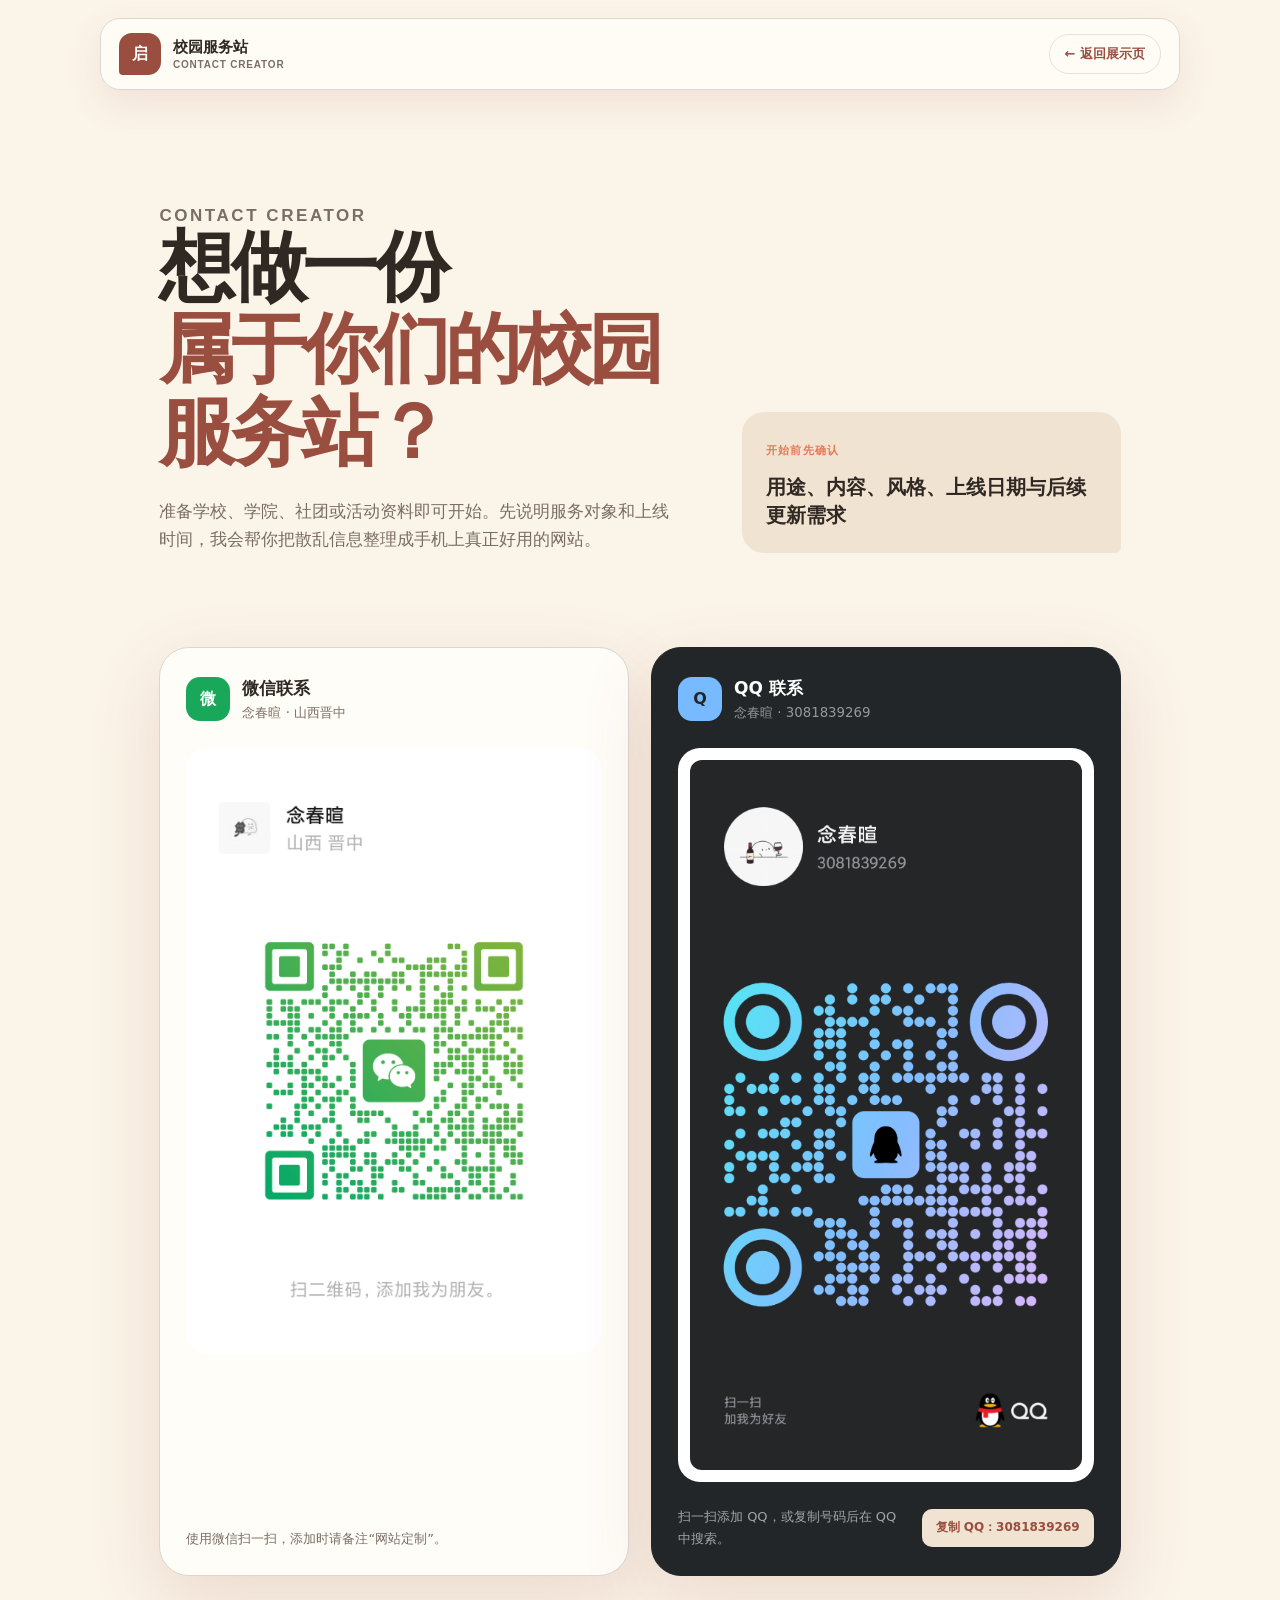
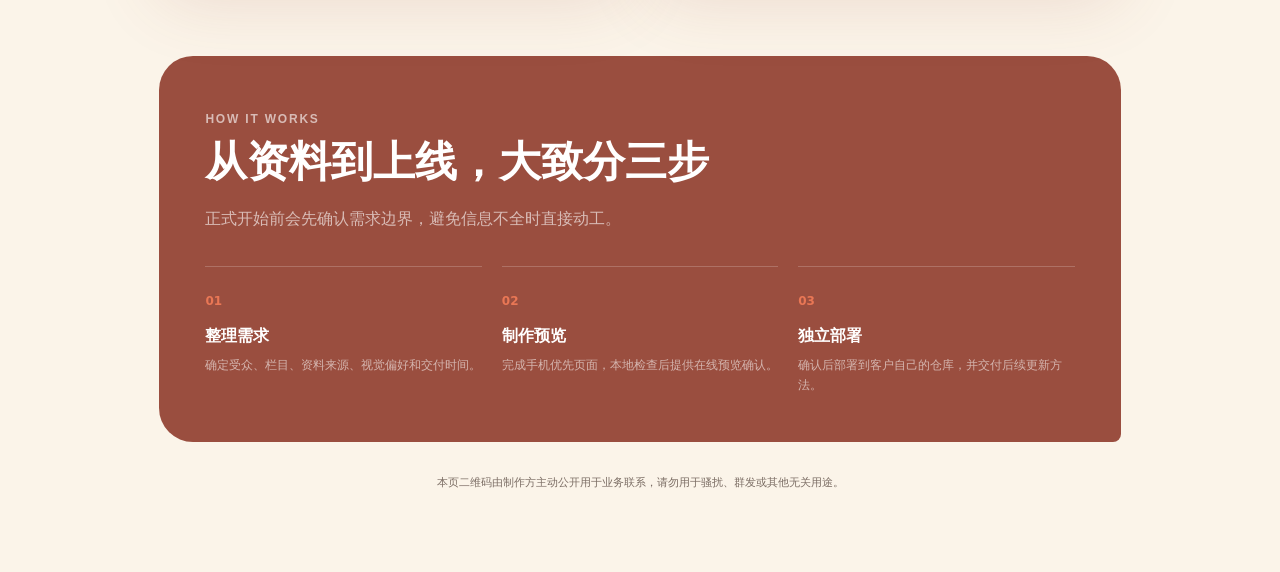
==== contact.html @ 2d69f581 "修复联系入口直达二维码区域" ====
<!doctype html>
<html lang="zh-CN">
  <head>
    <meta charset="utf-8" />
    <meta name="viewport" content="width=device-width, initial-scale=1, viewport-fit=cover" />
    <meta name="theme-color" content="#9a4e3f" />
    <meta name="robots" content="noindex, nofollow" />
    <meta name="description" content="校园服务网站制作方微信与 QQ 联系方式。" />
    <title>联系制作方｜校园服务站</title>
    <link rel="icon" href="favicon.svg" type="image/svg+xml" />
    <link rel="stylesheet" href="styles.css" />
    <script src="content.js" defer></script>
    <script src="contact.js" defer></script>
  </head>
  <body class="contact-page">
    <header class="contact-header">
      <a class="brand" href="index.html" aria-label="返回校园服务站首页">
        <span class="brand-mark">启</span>
        <span class="brand-copy">
          <strong>校园服务站</strong>
          <small>Contact Creator</small>
        </span>
      </a>
      <a class="back-link" href="index.html">← 返回展示页</a>
    </header>

    <main class="contact-main">
      <section class="contact-hero">
        <div>
          <p class="edition">CONTACT CREATOR</p>
          <h1>想做一份<em>属于你们的校园服务站？</em></h1>
          <p>准备学校、学院、社团或活动资料即可开始。先说明服务对象和上线时间，我会帮你把散乱信息整理成手机上真正好用的网站。</p>
        </div>
        <aside class="contact-promise">
          <span>开始前先确认</span>
          <strong>用途、内容、风格、上线日期与后续更新需求</strong>
        </aside>
      </section>

      <section class="contact-methods" id="methods" aria-label="联系方式">
        <article class="contact-method" id="wechat">
          <div class="contact-method-head">
            <div class="contact-platform">
              <span>微</span>
              <div><strong>微信联系</strong><small>念春暄 · 山西晋中</small></div>
            </div>
          </div>
          <div class="contact-qr">
            <img src="assets/wechat-qr.png" width="928" height="1380" loading="lazy" alt="念春暄的微信二维码，扫码添加好友" />
          </div>
          <div class="contact-method-foot">
            <p>使用微信扫一扫，添加时请备注“网站定制”。</p>
          </div>
        </article>

        <article class="contact-method dark" id="qq">
          <div class="contact-method-head">
            <div class="contact-platform">
              <span>Q</span>
              <div><strong>QQ 联系</strong><small>念春暄 · 3081839269</small></div>
            </div>
          </div>
          <div class="contact-qr">
            <img src="assets/qq-qr.png" width="1061" height="1925" loading="lazy" alt="念春暄的 QQ 二维码，QQ 号 3081839269" />
          </div>
          <div class="contact-method-foot">
            <p>扫一扫添加 QQ，或复制号码后在 QQ 中搜索。</p>
            <button class="copy-contact" type="button" data-copy-qq>复制 QQ：3081839269</button>
          </div>
        </article>
      </section>

      <section class="contact-process">
        <p class="edition">HOW IT WORKS</p>
        <h2>从资料到上线，大致分三步</h2>
        <p>正式开始前会先确认需求边界，避免信息不全时直接动工。</p>
        <div class="contact-steps">
          <div class="contact-step"><b>01</b><strong>整理需求</strong><p>确定受众、栏目、资料来源、视觉偏好和交付时间。</p></div>
          <div class="contact-step"><b>02</b><strong>制作预览</strong><p>完成手机优先页面，本地检查后提供在线预览确认。</p></div>
          <div class="contact-step"><b>03</b><strong>独立部署</strong><p>确认后部署到客户自己的仓库，并交付后续更新方法。</p></div>
        </div>
      </section>
      <p class="contact-privacy">本页二维码由制作方主动公开用于业务联系，请勿用于骚扰、群发或其他无关用途。</p>
    </main>

    <div class="toast" role="status" aria-live="polite" data-contact-toast></div>
  </body>
</html>
---- styles.css ----
:root {
  --ink: #17201f;
  --brand: #123c3a;
  --accent: #f26b4f;
  --paper: #f4f0e7;
  --white: #fffdf8;
  --muted: #6e7774;
  --soft: #f1e3d2;
  --line: color-mix(in srgb, var(--ink) 13%, transparent);
  --shadow: 0 24px 70px color-mix(in srgb, var(--brand) 16%, transparent);
  --radius-lg: 32px;
  --radius-md: 22px;
  --content: 1180px;
}

* { box-sizing: border-box; }
html { max-width: 100%; scroll-behavior: smooth; scroll-padding-top: 92px; overflow-x: clip; }
body {
  margin: 0;
  color: var(--ink);
  background: var(--paper);
  font-family: system-ui, -apple-system, "Segoe UI", "PingFang SC", "Microsoft YaHei", sans-serif;
  line-height: 1.65;
  max-width: 100%;
  overflow-x: clip;
  transition: color .28s ease, background-color .28s ease;
}
button, a { font: inherit; }
a { color: inherit; text-decoration: none; }
button { color: inherit; }
img { max-width: 100%; }
.skip-link { position: fixed; left: 12px; top: -60px; z-index: 100; padding: 10px 14px; background: white; }
.skip-link:focus { top: 12px; }

.site-header {
  width: min(calc(100% - 40px), var(--content));
  height: 76px;
  margin: 18px auto 0;
  padding: 0 18px;
  display: flex;
  align-items: center;
  justify-content: space-between;
  position: sticky;
  top: 12px;
  z-index: 30;
  background: color-mix(in srgb, var(--white) 90%, transparent);
  border: 1px solid rgba(255, 255, 255, 0.8);
  border-radius: 20px;
  box-shadow: 0 14px 36px rgba(30, 47, 45, 0.09);
  backdrop-filter: blur(18px);
}
.brand, .footer-brand { display: flex; align-items: center; gap: 12px; min-width: 0; }
.brand-mark {
  width: 42px;
  height: 42px;
  display: grid;
  place-items: center;
  flex: 0 0 auto;
  color: white;
  background: var(--brand);
  border-radius: 13px 13px 13px 4px;
  font-weight: 900;
}
.brand-copy { display: grid; line-height: 1.2; }
.brand-copy strong { font-size: 15px; }
.brand-copy small, .footer-brand small { margin-top: 4px; color: var(--muted); font: 700 10px/1 Arial, sans-serif; letter-spacing: .08em; text-transform: uppercase; }
.desktop-nav { display: flex; align-items: center; gap: 28px; font-size: 14px; font-weight: 700; }
.desktop-nav a { transition: color .2s ease; }
.desktop-nav a:hover { color: var(--accent); }
.ghost-button, .text-button { cursor: pointer; border: 0; background: transparent; }
.ghost-button { padding: 9px 18px; border: 1px solid var(--line); border-radius: 999px; font-size: 13px; font-weight: 700; }

main { width: min(calc(100% - 40px), var(--content)); margin: 0 auto; }
.hero {
  min-height: 650px;
  padding: 92px 5.5% 78px;
  display: grid;
  grid-template-columns: minmax(0, 1.35fr) minmax(290px, .65fr);
  gap: clamp(46px, 8vw, 110px);
  align-items: center;
  position: relative;
}
.hero::before, .hero::after { content: ""; position: absolute; pointer-events: none; }
.hero::before {
  width: 480px; height: 480px; right: -180px; top: -170px; border: 1px solid rgba(18, 60, 58, .13); border-radius: 50%;
  box-shadow: 0 0 0 58px rgba(18, 60, 58, .025), 0 0 0 120px rgba(18, 60, 58, .025);
}
.hero::after { display: none; }
.theme-picker { position: absolute; left: 0; top: 142px; z-index: 3; display: grid; justify-items: center; gap: 14px; }
.theme-picker > span { color: var(--muted); font-size: 9px; font-weight: 800; letter-spacing: .16em; writing-mode: vertical-rl; }
.theme-picker [data-theme-picker] { display: grid; gap: 13px; }
.theme-dot { width: 15px; height: 15px; padding: 0; cursor: pointer; position: relative; border: 2px solid var(--paper); border-radius: 50%; background: linear-gradient(135deg, var(--dot-brand) 0 50%, var(--dot-accent) 50%); box-shadow: 0 0 0 1px color-mix(in srgb, var(--ink) 10%, transparent); transition: transform .2s ease, box-shadow .2s ease; }
.theme-dot:hover { transform: scale(1.22); }
.theme-dot.active { transform: scale(1.12); box-shadow: 0 0 0 3px var(--paper), 0 0 0 5px var(--dot-brand); }
.theme-dot:focus-visible { outline: 3px solid color-mix(in srgb, var(--accent) 34%, transparent); outline-offset: 5px; }
.edition, .section-heading > p, .checklist-intro > p, .official-copy > p {
  margin: 0 0 18px;
  color: var(--accent);
  font: 800 12px/1.2 Arial, "Microsoft YaHei", sans-serif;
  letter-spacing: .15em;
}
.hero h1 { margin: 0; max-width: 760px; font-size: clamp(42px, 6.2vw, 80px); line-height: 1.08; letter-spacing: -.055em; }
.hero h1 span, .hero h1 em { display: block; }
.hero h1 em { color: var(--brand); font-style: normal; }
.hero-intro { max-width: 650px; margin: 28px 0 0; color: #59635f; font-size: clamp(16px, 1.7vw, 19px); }
.hero-actions { margin-top: 34px; display: flex; align-items: center; gap: 22px; flex-wrap: wrap; }
.primary-button {
  min-height: 50px;
  padding: 0 24px;
  display: inline-flex;
  align-items: center;
  justify-content: center;
  color: white;
  background: var(--brand);
  border-radius: 14px;
  font-weight: 700;
  box-shadow: 0 12px 25px rgba(18, 60, 58, .18);
  transition: transform .2s ease, box-shadow .2s ease;
}
.primary-button:hover { transform: translateY(-2px); box-shadow: 0 16px 30px rgba(18, 60, 58, .24); }
.text-button { padding: 8px 0; border-bottom: 1px solid currentColor; font-weight: 700; }
.hero-meta { margin-top: 56px; display: flex; gap: clamp(30px, 5vw, 72px); }
.hero-meta div { display: grid; gap: 3px; }
.hero-meta span { color: var(--muted); font-size: 12px; }
.hero-meta strong { font-size: 14px; }

.launch-card {
  min-height: 420px;
  padding: 24px;
  position: relative;
  display: flex;
  flex-direction: column;
  align-items: center;
  text-align: center;
  color: white;
  background: var(--brand);
  border-radius: var(--radius-lg) var(--radius-lg) var(--radius-lg) 8px;
  box-shadow: var(--shadow);
  overflow: hidden;
}
.launch-card::after { content: ""; position: absolute; width: 210px; height: 210px; right: -90px; bottom: -110px; border: 34px solid rgba(255, 255, 255, .06); border-radius: 50%; }
.launch-card-top { width: 100%; display: flex; align-items: center; gap: 8px; text-align: left; font-size: 12px; }
.launch-card-top small { margin-left: auto; color: rgba(255, 255, 255, .6); }
.status-dot { width: 8px; height: 8px; background: #b9dc91; border-radius: 50%; box-shadow: 0 0 0 5px rgba(185, 220, 145, .12); }
.progress-orbit {
  width: 184px; height: 184px; margin: 42px 0 28px; padding: 8px; display: grid; place-items: center;
  border-radius: 50%; background: conic-gradient(var(--accent) var(--progress), rgba(255,255,255,.12) 0);
  transform: rotate(-90deg);
}
.progress-orbit > div { width: 100%; height: 100%; display: grid; place-content: center; border-radius: 50%; background: var(--brand); transform: rotate(90deg); }
.progress-orbit strong { font: 700 44px/1 Arial, sans-serif; }
.progress-orbit span { margin-top: 7px; color: rgba(255,255,255,.6); font-size: 12px; }
.launch-card > p { max-width: 310px; margin: 0; color: rgba(255,255,255,.72); font-size: 13px; }
.launch-card > a { margin-top: auto; position: relative; z-index: 1; font-size: 13px; font-weight: 700; }
.launch-card > a span { margin-left: 8px; color: var(--accent); }

.notice-wrap { min-height: 92px; margin-bottom: 96px; padding: 20px 24px; display: grid; grid-template-columns: auto 1fr auto; gap: 18px; align-items: center; background: color-mix(in srgb, var(--accent) 10%, var(--white)); border: 1px solid color-mix(in srgb, var(--accent) 34%, transparent); border-radius: var(--radius-md); }
.notice-icon { width: 38px; height: 38px; display: grid; place-items: center; color: var(--brand); border: 1px solid color-mix(in srgb, var(--accent) 65%, transparent); border-radius: 50%; font-weight: 900; }
.notice-wrap strong { color: var(--brand); font-size: 14px; }
.notice-wrap p { margin: 2px 0 0; color: var(--muted); font-size: 13px; }
.notice-wrap a { color: var(--brand); font-size: 13px; font-weight: 800; white-space: nowrap; }

.section { padding: 104px 5.5%; }
.section-heading { max-width: 650px; margin-bottom: 48px; }
.section-heading h2, .checklist-intro h2, .official-copy h2, .contact-strip h2 { margin: 0; font-size: clamp(30px, 4vw, 48px); line-height: 1.22; letter-spacing: -.045em; }
.section-heading > span, .checklist-intro > span, .official-copy > span { display: block; margin-top: 14px; color: var(--muted); }
.quick-section { padding-top: 40px; }
.quick-grid { display: grid; grid-template-columns: repeat(4, 1fr); gap: 14px; }
.quick-card { min-height: 168px; padding: 22px; display: flex; flex-direction: column; position: relative; background: rgba(255,253,248,.68); border: 1px solid rgba(255,255,255,.85); border-radius: var(--radius-md); transition: transform .2s ease, background .2s ease; }
.quick-card:hover { transform: translateY(-4px); background: var(--white); }
.quick-icon { width: 42px; height: 42px; display: grid; place-items: center; color: var(--brand); background: var(--soft); border-radius: 12px; font-weight: 900; }
.quick-card div { margin-top: auto; display: grid; }
.quick-card strong { font-size: 16px; }
.quick-card small { margin-top: 3px; color: var(--muted); }
.quick-card i { position: absolute; right: 20px; top: 22px; font-style: normal; }

.capability-ribbon { margin: -54px 5.5% 92px; padding: 24px 30px; display: grid; grid-template-columns: repeat(4, 1fr); gap: 18px; background: var(--white); border: 1px solid color-mix(in srgb, var(--white) 85%, var(--ink)); border-radius: var(--radius-md); box-shadow: var(--shadow); }
.capability-ribbon div { display: grid; justify-items: center; gap: 3px; text-align: center; }
.capability-ribbon div + div { border-left: 1px solid var(--line); }
.capability-ribbon strong { color: var(--brand); font-size: 30px; line-height: 1.1; }
.capability-ribbon span { color: var(--muted); font-size: 12px; }

.roadmap-section { margin: 40px 0; color: white; background: var(--brand); border-radius: 40px 40px 40px 10px; overflow: hidden; }
.section-heading.light > p { color: #bbdf9e; }
.section-heading.light > span { color: rgba(255,255,255,.58); }
.roadmap { margin: 0; padding: 0; display: grid; grid-template-columns: repeat(4, 1fr); list-style: none; }
.roadmap li { padding-right: 28px; }
.roadmap-index { display: flex; align-items: center; margin-bottom: 34px; }
.roadmap-index span { width: 48px; height: 48px; display: grid; place-items: center; flex: 0 0 auto; color: var(--brand); background: var(--white); border-radius: 50%; font: 700 13px/1 Arial, sans-serif; }
.roadmap-index i { width: calc(100% - 48px); height: 1px; background: rgba(255,255,255,.18); }
.roadmap-copy small { color: #bbdf9e; font-size: 11px; font-weight: 700; }
.roadmap-copy h3 { margin: 10px 0; font-size: 18px; }
.roadmap-copy p { margin: 0; color: rgba(255,255,255,.6); font-size: 13px; }

.task-app { display: grid; grid-template-columns: 190px 1fr; background: var(--white); border-radius: var(--radius-lg); box-shadow: var(--shadow); overflow: hidden; }
.task-tabs { padding: 24px 0; display: flex; flex-direction: column; background: color-mix(in srgb, var(--soft) 76%, var(--white)); }
.task-tabs button { min-height: 54px; padding: 0 24px; position: relative; cursor: pointer; border: 0; color: var(--muted); background: transparent; text-align: left; font-weight: 700; }
.task-tabs button::before { content: ""; width: 3px; height: 0; position: absolute; left: 0; top: 50%; background: var(--accent); transition: height .2s ease, top .2s ease; }
.task-tabs button.active { color: var(--ink); background: rgba(255,255,255,.6); }
.task-tabs button.active::before { height: 100%; top: 0; }
.task-panel { min-height: 500px; padding: 52px clamp(28px, 5vw, 70px); }
.task-heading > p { margin: 0; color: var(--accent); font: 700 11px/1 Arial, sans-serif; letter-spacing: .14em; }
.task-heading h3 { margin: 14px 0 10px; font-size: clamp(25px, 3vw, 36px); line-height: 1.25; }
.task-heading > span { color: var(--muted); }
.task-list { margin-top: 34px; display: grid; gap: 0; }
.task-item { padding: 18px 0; display: grid; grid-template-columns: 38px 1fr; gap: 18px; border-top: 1px solid var(--line); }
.task-item b { color: var(--accent); font: 700 12px/1.8 Arial, sans-serif; }
.task-item strong { font-size: 15px; }
.task-item p { margin: 4px 0 0; color: var(--muted); font-size: 13px; }
.task-tip { margin-top: 20px; padding: 14px 16px; display: grid; grid-template-columns: auto 1fr; gap: 12px; background: color-mix(in srgb, var(--soft) 66%, var(--white)); border-radius: 12px; }
.task-tip span { color: var(--brand); font-size: 12px; font-weight: 800; }
.task-tip p { margin: 0; color: #59635f; font-size: 12px; }

.week-section { padding-top: 72px; }
.week-grid { display: grid; grid-template-columns: repeat(4, 1fr); gap: 14px; }
.week-card { min-height: 270px; padding: 24px; display: flex; flex-direction: column; position: relative; background: var(--white); border: 1px solid color-mix(in srgb, var(--white) 82%, var(--ink)); border-radius: var(--radius-md); overflow: hidden; }
.week-card::after { content: ""; width: 100px; height: 100px; position: absolute; right: -42px; bottom: -54px; border: 18px solid color-mix(in srgb, var(--accent) 11%, transparent); border-radius: 50%; }
.week-card-top { display: flex; align-items: center; justify-content: space-between; color: var(--accent); font-size: 11px; font-weight: 800; letter-spacing: .1em; }
.week-card-top b { color: color-mix(in srgb, var(--ink) 18%, transparent); font-size: 28px; line-height: 1; }
.week-card h3 { margin: 38px 0 10px; font-size: 20px; }
.week-card p { margin: 0; color: var(--muted); font-size: 13px; }
.week-card small { width: max-content; margin-top: auto; padding: 5px 10px; position: relative; z-index: 1; color: var(--brand); background: var(--soft); border-radius: 99px; font-weight: 800; }

.checklist-section { display: grid; grid-template-columns: .72fr 1.28fr; gap: clamp(50px, 9vw, 120px); align-items: start; }
.checklist-intro { position: sticky; top: 115px; }
.mini-progress { height: 7px; margin-top: 36px; background: #dedbd2; border-radius: 99px; overflow: hidden; }
.mini-progress i { display: block; width: 0; height: 100%; background: var(--accent); border-radius: inherit; transition: width .25s ease; }
.checklist-intro > strong { display: block; margin-top: 12px; font-size: 13px; }
.reset-button { margin-top: 16px; padding: 8px 0; cursor: pointer; color: var(--muted); background: transparent; border: 0; border-bottom: 1px solid currentColor; font-size: 12px; font-weight: 700; }
.checklist-card { padding: 12px 30px; background: var(--white); border-radius: var(--radius-lg); box-shadow: var(--shadow); }
.checklist-card fieldset { margin: 0; padding: 20px 0 22px; border: 0; border-bottom: 1px solid var(--line); }
.checklist-card fieldset:last-child { border: 0; }
.checklist-card legend { padding: 0; color: var(--muted); font-size: 11px; font-weight: 800; letter-spacing: .12em; }
.checklist-card label { min-height: 52px; display: flex; align-items: center; gap: 13px; cursor: pointer; }
.checklist-card input { position: absolute; opacity: 0; pointer-events: none; }
.check-box { width: 24px; height: 24px; display: grid; place-items: center; flex: 0 0 auto; color: transparent; border: 1.5px solid #abb2ae; border-radius: 8px; font-size: 12px; transition: all .18s ease; }
.checklist-card input:checked + .check-box { color: white; background: var(--brand); border-color: var(--brand); }
.checklist-card input:focus-visible + .check-box { outline: 3px solid rgba(242,107,79,.3); }
.checklist-card input:checked ~ span:last-child { color: var(--muted); text-decoration: line-through; }

.safety-section { margin: 40px 0; color: white; background: var(--brand); border-radius: 40px 40px 10px 40px; overflow: hidden; }
.safety-grid { display: grid; grid-template-columns: repeat(3, 1fr); gap: 14px; }
.safety-card { min-height: 260px; padding: 25px; background: color-mix(in srgb, var(--white) 9%, transparent); border: 1px solid color-mix(in srgb, var(--white) 14%, transparent); border-radius: var(--radius-md); }
.safety-card > span { width: 45px; height: 45px; display: grid; place-items: center; color: var(--brand); background: var(--white); border-radius: 14px; font-weight: 900; }
.safety-card h3 { margin: 62px 0 10px; font-size: 20px; }
.safety-card p { margin: 0; color: color-mix(in srgb, white 68%, transparent); font-size: 13px; }

.faq-list { border-top: 1px solid var(--line); }
.faq-list details { border-bottom: 1px solid var(--line); }
.faq-list summary { min-height: 82px; display: flex; align-items: center; justify-content: space-between; gap: 30px; cursor: pointer; font-size: 17px; font-weight: 700; list-style: none; }
.faq-list summary::-webkit-details-marker { display: none; }
.faq-list summary i { width: 28px; height: 28px; position: relative; flex: 0 0 auto; border: 1px solid var(--line); border-radius: 50%; }
.faq-list summary i::before, .faq-list summary i::after { content: ""; width: 10px; height: 1px; position: absolute; left: 8px; top: 13px; background: var(--ink); transition: transform .2s ease; }
.faq-list summary i::after { transform: rotate(90deg); }
.faq-list details[open] summary i::after { transform: rotate(0); }
.faq-list details p { max-width: 790px; margin: -5px 0 28px; color: var(--muted); }

.official-section { display: grid; grid-template-columns: 1fr 1fr; gap: clamp(50px, 9vw, 120px); background: var(--soft); border-radius: 40px 40px 10px 40px; }
.official-links { display: grid; }
.official-links a { min-height: 84px; padding: 15px 0; display: flex; align-items: center; justify-content: space-between; border-bottom: 1px solid var(--line); }
.official-links a:last-child { border: 0; }
.official-links div { display: grid; }
.official-links strong { font-size: 16px; }
.official-links small { margin-top: 3px; color: var(--muted); }
.official-links span { width: 34px; height: 34px; display: grid; place-items: center; border: 1px solid var(--line); border-radius: 50%; }
.contact-strip { margin: 24px 0 90px; padding: 38px 5.5%; display: flex; align-items: center; justify-content: space-between; gap: 30px; color: white; background: var(--accent); border-radius: 10px 28px 28px 28px; }
.contact-strip span { color: rgba(255,255,255,.72); font-size: 12px; font-weight: 800; }
.contact-strip h2 { margin-top: 5px; font-size: clamp(24px, 3vw, 36px); }
.light-button { color: var(--ink); background: var(--white); box-shadow: none; white-space: nowrap; }

footer { width: min(calc(100% - 40px), var(--content)); margin: 0 auto; padding: 34px 5.5% 50px; display: flex; justify-content: space-between; align-items: center; border-top: 1px solid var(--line); }
.footer-brand .brand-mark { width: 36px; height: 36px; font-size: 13px; }
.footer-brand > div { display: grid; line-height: 1.2; }
footer > p { color: var(--muted); font-size: 11px; }

.contact-page { min-height: 100vh; background: var(--paper); }
.contact-header { width: min(calc(100% - 40px), 1080px); margin: 18px auto 0; padding: 14px 18px; display: flex; align-items: center; justify-content: space-between; position: sticky; top: 12px; z-index: 20; background: color-mix(in srgb, var(--white) 90%, transparent); border: 1px solid color-mix(in srgb, var(--white) 82%, var(--ink)); border-radius: 20px; box-shadow: 0 14px 36px color-mix(in srgb, var(--brand) 10%, transparent); backdrop-filter: blur(18px); }
.back-link { padding: 8px 15px; color: var(--brand); border: 1px solid var(--line); border-radius: 999px; font-size: 13px; font-weight: 800; }
.contact-main { width: min(calc(100% - 40px), 1080px); margin: 0 auto; }
.contact-hero { padding: 92px 5.5% 64px; display: grid; grid-template-columns: 1.15fr .85fr; gap: 70px; align-items: end; }
.contact-hero h1 { margin: 0; font-size: clamp(44px, 6vw, 76px); line-height: 1.08; letter-spacing: -.06em; }
.contact-hero h1 em { display: block; color: var(--brand); font-style: normal; }
.contact-hero p { max-width: 620px; margin: 24px 0 0; color: var(--muted); font-size: 17px; }
.contact-promise { padding: 24px; background: var(--soft); border-radius: var(--radius-md) var(--radius-md) 6px var(--radius-md); }
.contact-promise span { color: var(--accent); font-size: 11px; font-weight: 900; letter-spacing: .12em; }
.contact-promise strong { display: block; margin-top: 10px; font-size: 20px; line-height: 1.4; }
.contact-methods { padding: 30px 5.5% 80px; display: grid; grid-template-columns: repeat(2, 1fr); gap: 22px; }
.contact-method { padding: 26px; display: flex; flex-direction: column; background: var(--white); border: 1px solid color-mix(in srgb, var(--white) 82%, var(--ink)); border-radius: 30px; box-shadow: var(--shadow); }
.contact-method.dark { color: white; background: #232628; border-color: #232628; }
.contact-method-head { display: flex; align-items: center; justify-content: space-between; gap: 20px; }
.contact-platform { display: flex; align-items: center; gap: 12px; }
.contact-platform > span { width: 44px; height: 44px; display: grid; place-items: center; color: white; background: #19a85a; border-radius: 14px; font-weight: 900; }
.contact-method.dark .contact-platform > span { color: #232628; background: #77baff; }
.contact-platform div { display: grid; }
.contact-platform strong { font-size: 17px; }
.contact-platform small { color: var(--muted); }
.contact-method.dark .contact-platform small { color: rgba(255,255,255,.52); }
.contact-qr { margin: 24px 0; padding: 12px; display: grid; place-items: center; background: white; border-radius: 22px; overflow: hidden; }
.contact-qr img { width: 100%; height: auto; display: block; border-radius: 12px; }
.contact-method-foot { margin-top: auto; display: flex; align-items: center; justify-content: space-between; gap: 18px; }
.contact-method-foot p { margin: 0; color: var(--muted); font-size: 13px; }
.contact-method.dark .contact-method-foot p { color: rgba(255,255,255,.58); }
.copy-contact { padding: 9px 14px; cursor: pointer; color: var(--brand); background: var(--soft); border: 0; border-radius: 10px; font-size: 12px; font-weight: 800; white-space: nowrap; }
.contact-process { margin: 0 5.5% 80px; padding: 46px; color: white; background: var(--brand); border-radius: 34px 34px 8px 34px; }
.contact-process h2 { margin: 0; font-size: clamp(28px, 4vw, 42px); }
.contact-process > p { margin: 10px 0 0; color: rgba(255,255,255,.62); }
.contact-steps { margin-top: 34px; display: grid; grid-template-columns: repeat(3, 1fr); gap: 20px; }
.contact-step { padding-top: 20px; border-top: 1px solid rgba(255,255,255,.2); }
.contact-step b { color: var(--accent); font-size: 12px; }
.contact-step strong { display: block; margin-top: 9px; }
.contact-step p { margin: 7px 0 0; color: rgba(255,255,255,.58); font-size: 12px; }
.contact-privacy { margin: -48px 5.5% 80px; color: var(--muted); font-size: 11px; text-align: center; }
.mobile-dock { display: none; }
.toast { max-width: calc(100vw - 40px); padding: 11px 17px; position: fixed; left: 50%; bottom: 30px; z-index: 60; color: white; background: rgba(23,32,31,.92); border-radius: 999px; font-size: 13px; opacity: 0; transform: translate(-50%, 16px); pointer-events: none; transition: .2s ease; }
.toast.show { opacity: 1; transform: translate(-50%, 0); }
[hidden] { display: none !important; }
.reveal { opacity: 0; transform: translateY(16px); transition: opacity .55s ease, transform .55s ease; }
.reveal.visible { opacity: 1; transform: none; }

@media (max-width: 900px) {
  .desktop-nav { display: none; }
  .hero { padding-top: 70px; grid-template-columns: 1fr; gap: 55px; }
  .launch-card { width: min(100%, 520px); }
  .quick-grid { grid-template-columns: repeat(2, 1fr); }
  .roadmap { grid-template-columns: repeat(2, 1fr); gap: 45px 10px; }
  .week-grid { grid-template-columns: repeat(2, 1fr); }
  .checklist-section, .official-section { grid-template-columns: 1fr; }
  .checklist-intro { position: static; }
  .contact-hero { grid-template-columns: 1fr; gap: 34px; }
  .contact-methods { grid-template-columns: 1fr; }
}

@media (max-width: 620px) {
  :root { --radius-lg: 24px; --radius-md: 18px; }
  html { scroll-padding-top: 82px; }
  body { padding-bottom: calc(78px + env(safe-area-inset-bottom)); }
  .site-header, main, footer { width: min(calc(100% - 24px), var(--content)); }
  .site-header { height: 64px; margin-top: 10px; top: 8px; padding: 0 12px; border-radius: 17px; }
  .brand-mark { width: 38px; height: 38px; }
  .brand-copy small { display: none; }
  .brand-copy strong { max-width: 135px; overflow: hidden; text-overflow: ellipsis; white-space: nowrap; }
  .ghost-button { padding: 8px 13px; }
  .hero { min-height: auto; padding: 68px 10px 65px; gap: 48px; }
  .hero::before { width: 280px; height: 280px; right: -160px; top: -100px; }
  .theme-picker { margin-bottom: -18px; position: relative; left: auto; top: auto; display: flex; align-items: center; justify-content: space-between; gap: 14px; }
  .theme-picker > span { writing-mode: horizontal-tb; white-space: nowrap; }
  .theme-picker [data-theme-picker] { width: 100%; display: flex; justify-content: space-between; gap: 8px; }
  .theme-dot { width: 17px; height: 17px; }
  .edition { margin-bottom: 14px; font-size: 10px; }
  .hero h1 { font-size: clamp(38px, 10.5vw, 43px); line-height: 1.13; letter-spacing: -.06em; }
  .hero-intro { margin-top: 22px; font-size: 15px; }
  .hero-actions { margin-top: 28px; gap: 18px; }
  .primary-button { min-height: 48px; padding: 0 20px; font-size: 14px; }
  .text-button { font-size: 13px; }
  .hero-meta { margin-top: 42px; display: grid; gap: 18px; }
  .launch-card { min-height: 390px; padding: 20px; }
  .progress-orbit { width: 164px; height: 164px; margin: 36px 0 24px; }
  .notice-wrap { margin-bottom: 52px; padding: 17px; grid-template-columns: auto 1fr; }
  .notice-wrap a { grid-column: 2; }
  .section { padding: 74px 10px; }
  .section-heading { margin-bottom: 32px; }
  .section-heading h2, .checklist-intro h2, .official-copy h2 { font-size: 31px; }
  .section-heading > span, .checklist-intro > span, .official-copy > span { font-size: 13px; }
  .quick-section { padding-top: 30px; }
  .quick-grid { grid-template-columns: 1fr; gap: 10px; }
  .quick-card { min-height: 104px; padding: 16px; display: grid; grid-template-columns: 42px 1fr; align-items: center; gap: 14px; }
  .quick-card div { margin: 0; }
  .quick-card i { top: 50%; transform: translateY(-50%); }
  .capability-ribbon { margin: -30px 10px 55px; padding: 20px 14px; grid-template-columns: repeat(2, 1fr); gap: 0; }
  .capability-ribbon div { padding: 13px 6px; }
  .capability-ribbon div + div { border-left: 0; }
  .capability-ribbon div:nth-child(even) { border-left: 1px solid var(--line); }
  .capability-ribbon div:nth-child(n+3) { border-top: 1px solid var(--line); }
  .capability-ribbon strong { font-size: 26px; }
  .roadmap-section { margin: 20px 0; padding-left: 22px; padding-right: 22px; border-radius: 28px 28px 28px 8px; }
  .roadmap { grid-template-columns: 1fr; gap: 0; }
  .roadmap li { padding: 0 0 34px; display: grid; grid-template-columns: 48px 1fr; gap: 18px; }
  .roadmap-index { height: 100%; margin: 0; flex-direction: column; }
  .roadmap-index span { width: 42px; height: 42px; }
  .roadmap-index i { width: 1px; height: calc(100% - 42px); }
  .task-app { display: block; }
  .task-tabs { padding: 10px; flex-direction: row; overflow-x: auto; scrollbar-width: none; }
  .task-tabs::-webkit-scrollbar { display: none; }
  .task-tabs button { min-width: 84px; min-height: 43px; padding: 0 15px; text-align: center; white-space: nowrap; border-radius: 10px; }
  .task-tabs button::before { display: none; }
  .task-panel { min-height: 540px; padding: 34px 20px; }
  .task-heading h3 { font-size: 25px; }
  .task-heading > span { font-size: 13px; }
  .task-item { grid-template-columns: 30px 1fr; gap: 10px; }
  .week-grid { grid-template-columns: 1fr; }
  .week-card { min-height: 230px; }
  .checklist-card { margin-top: 34px; padding: 8px 20px; }
  .safety-section { padding-left: 22px; padding-right: 22px; border-radius: 28px 28px 8px 28px; }
  .safety-grid { grid-template-columns: 1fr; }
  .safety-card { min-height: 220px; }
  .safety-card h3 { margin-top: 42px; }
  .faq-list summary { min-height: 76px; gap: 15px; font-size: 15px; }
  .faq-list details p { margin-top: 0; font-size: 13px; }
  .official-section { padding-left: 22px; padding-right: 22px; gap: 35px; border-radius: 28px 28px 8px 28px; }
  .contact-strip { margin: 14px 0 55px; padding: 26px 22px; display: grid; border-radius: 8px 22px 22px 22px; }
  .contact-strip h2 { font-size: 24px; }
  .light-button { width: 100%; }
  .contact-header, .contact-main { width: min(calc(100% - 24px), 1080px); }
  .contact-header { margin-top: 10px; top: 8px; padding: 11px 12px; border-radius: 17px; }
  .contact-header .brand-copy small { display: none; }
  .contact-hero { padding: 70px 10px 45px; }
  .contact-hero h1 { font-size: clamp(39px, 12vw, 52px); }
  .contact-hero p { font-size: 14px; }
  .contact-promise { padding: 20px; }
  .contact-methods { padding: 20px 10px 60px; gap: 16px; }
  .contact-method { padding: 17px; border-radius: 23px; }
  .contact-qr { margin: 18px 0; padding: 8px; }
  .contact-method-foot { align-items: flex-start; flex-direction: column; }
  .copy-contact { width: 100%; }
  .contact-process { margin: 0 10px 60px; padding: 28px 22px; border-radius: 26px 26px 7px 26px; }
  .contact-steps { grid-template-columns: 1fr; }
  .contact-privacy { margin: -32px 10px 60px; }
  footer { padding: 28px 10px; display: grid; gap: 18px; }
  footer > p { margin: 0; }
  .mobile-dock {
    min-height: 64px; padding: 7px 18px calc(7px + env(safe-area-inset-bottom)); display: grid; grid-template-columns: repeat(4, 1fr);
    position: fixed; left: 10px; right: 10px; bottom: 8px; z-index: 40; color: var(--ink); background: rgba(255,253,248,.94);
    border: 1px solid rgba(255,255,255,.8); border-radius: 20px; box-shadow: 0 12px 38px rgba(23,32,31,.18); backdrop-filter: blur(18px);
  }
  .mobile-dock a { display: grid; place-items: center; align-content: center; gap: 1px; font-size: 10px; font-weight: 700; }
  .mobile-dock span { color: var(--brand); font-size: 18px; line-height: 1; }
  .toast { bottom: 88px; }
}

@media (prefers-reduced-motion: reduce) {
  *, *::before, *::after { scroll-behavior: auto !important; transition: none !important; animation: none !important; }
  .reveal { opacity: 1; transform: none; }
}
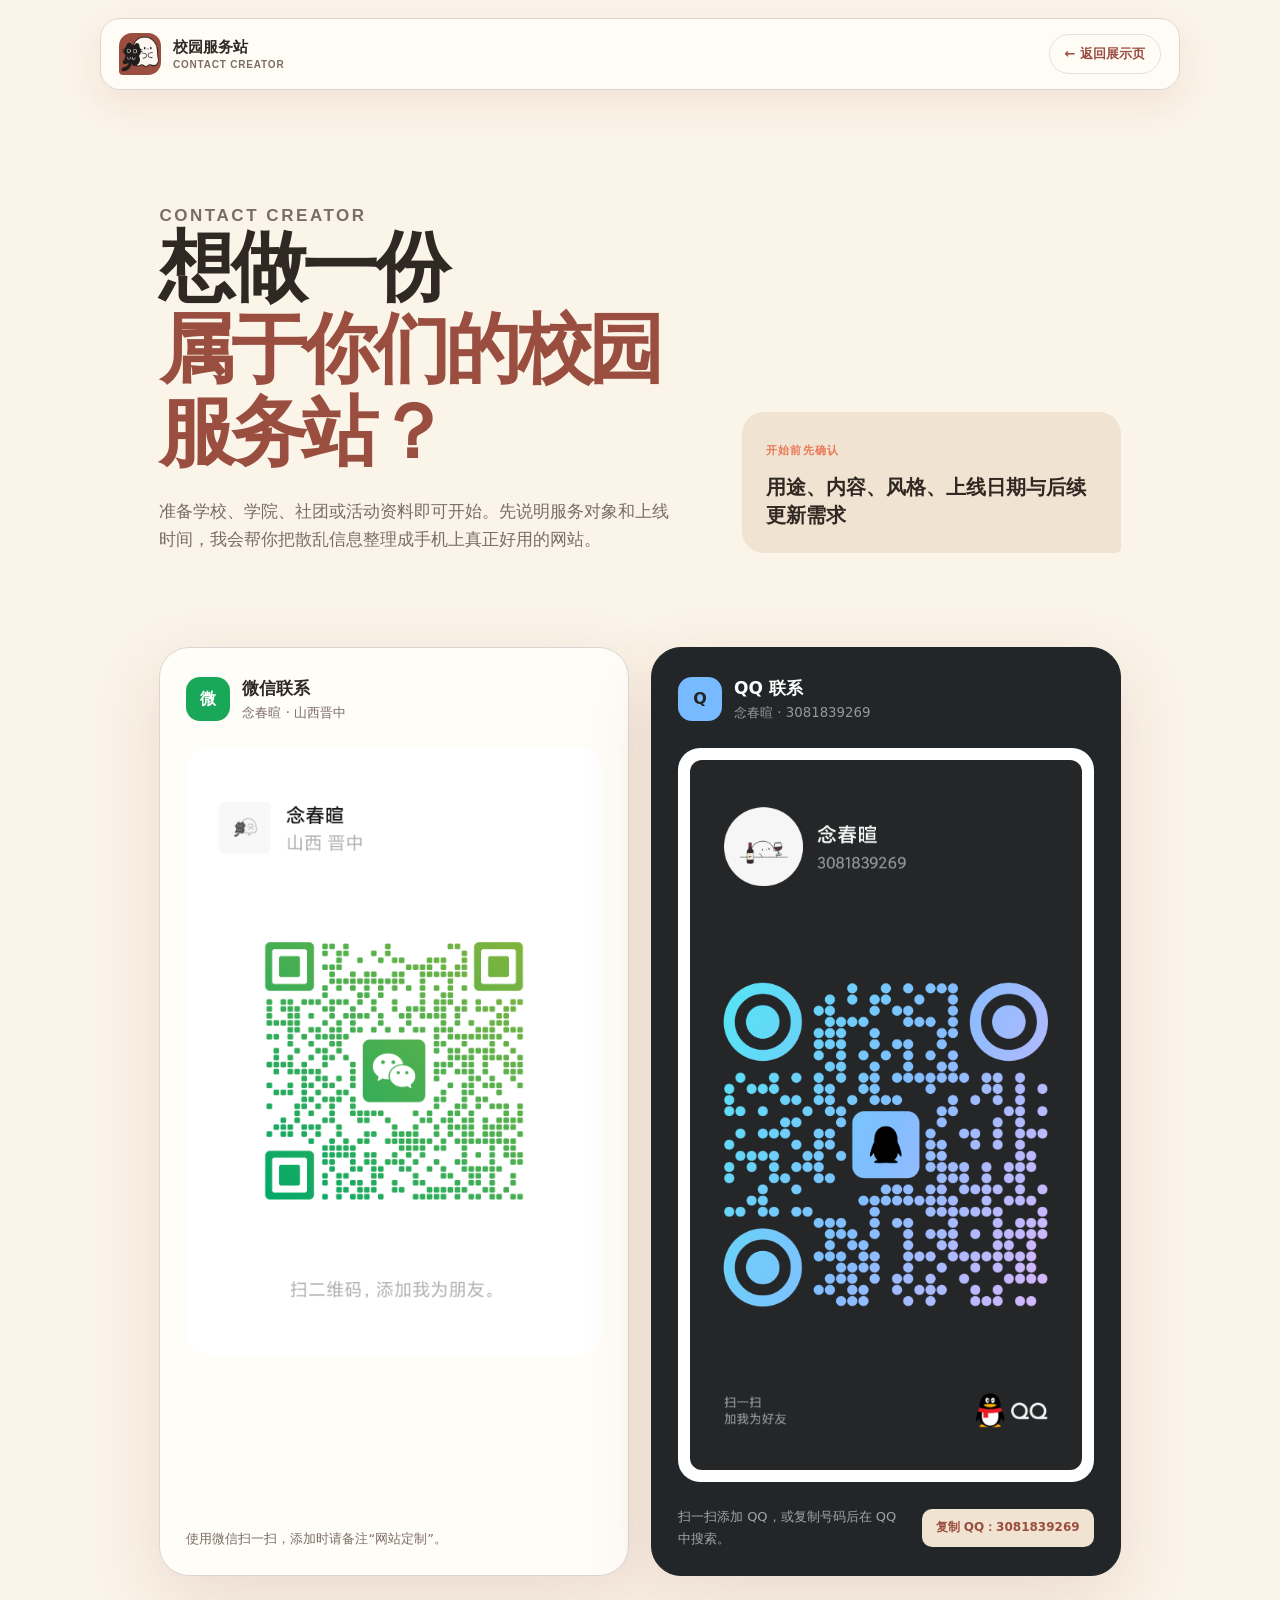
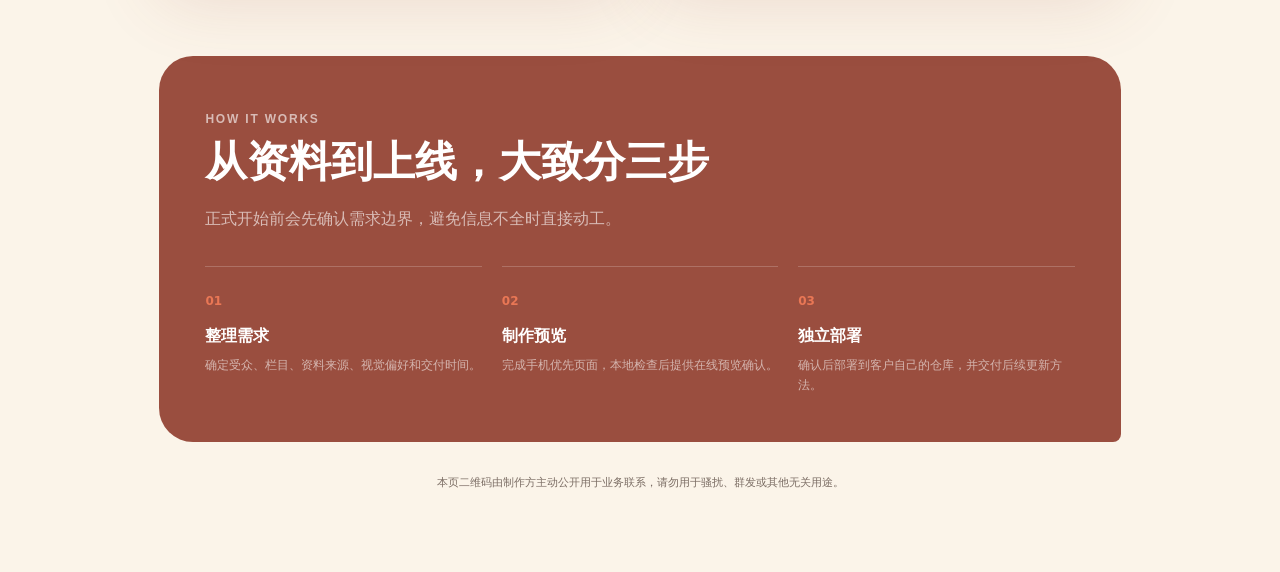
==== commit e120a2ef: "feat: add custom creator logo" ====
--- a/contact.html
+++ b/contact.html
@@ -7,7 +7,7 @@
     <meta name="robots" content="noindex, nofollow" />
     <meta name="description" content="校园服务网站制作方微信与 QQ 联系方式。" />
     <title>联系制作方｜校园服务站</title>
-    <link rel="icon" href="favicon.svg" type="image/svg+xml" />
+    <link rel="icon" href="assets/creator-logo.png" type="image/png" />
     <link rel="stylesheet" href="styles.css" />
     <script src="content.js" defer></script>
     <script src="contact.js" defer></script>
@@ -15,7 +15,7 @@
   <body class="contact-page">
     <header class="contact-header">
       <a class="brand" href="index.html" aria-label="返回校园服务站首页">
-        <span class="brand-mark">启</span>
+        <span class="brand-mark" data-brand-logo aria-hidden="true"></span>
         <span class="brand-copy">
           <strong>校园服务站</strong>
           <small>Contact Creator</small>
--- a/styles.css
+++ b/styles.css
@@ -60,6 +60,17 @@
   background: var(--brand);
   border-radius: 13px 13px 13px 4px;
   font-weight: 900;
+  overflow: hidden;
+  -webkit-user-drag: none;
+  user-select: none;
+}
+.brand-mark::after {
+  content: "";
+  width: 100%;
+  height: 100%;
+  display: block;
+  background: var(--brand-logo-image, url("assets/creator-logo.png")) center / contain no-repeat;
+  pointer-events: none;
 }
 .brand-copy { display: grid; line-height: 1.2; }
 .brand-copy strong { font-size: 15px; }
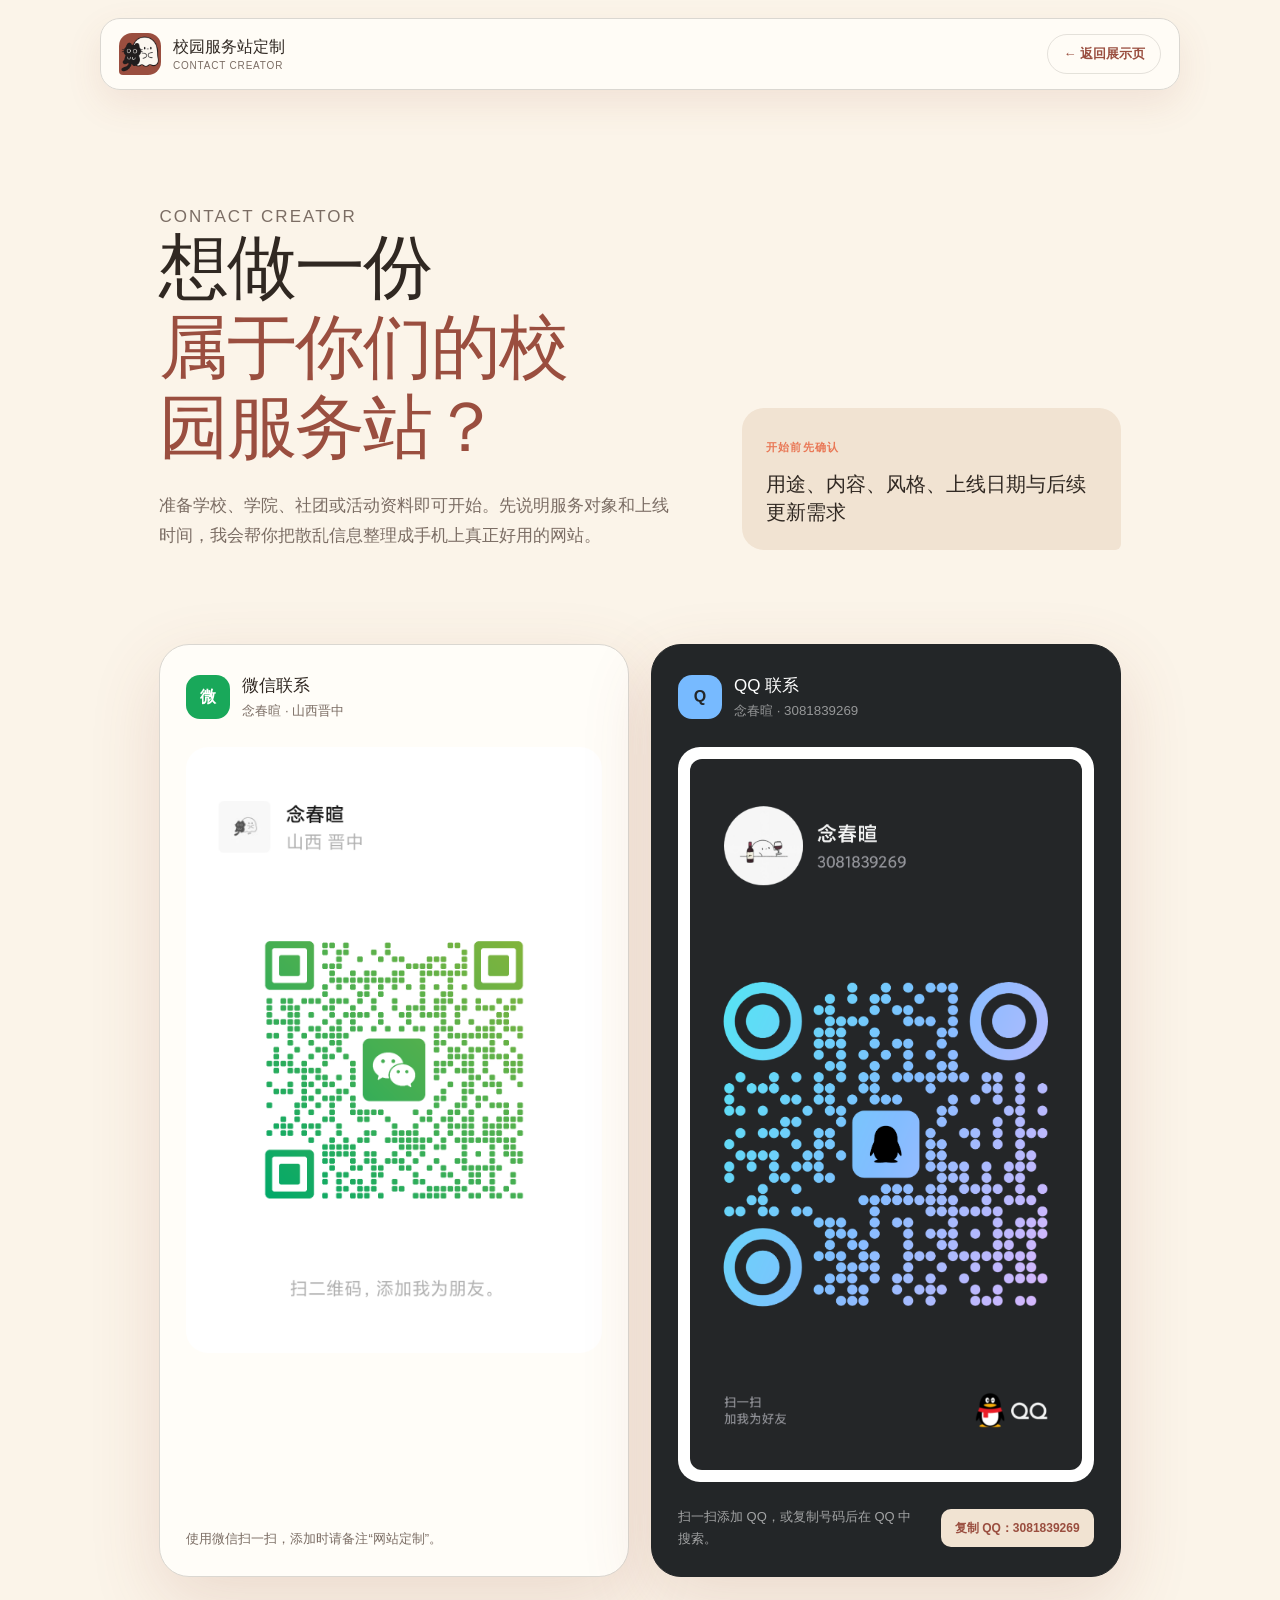
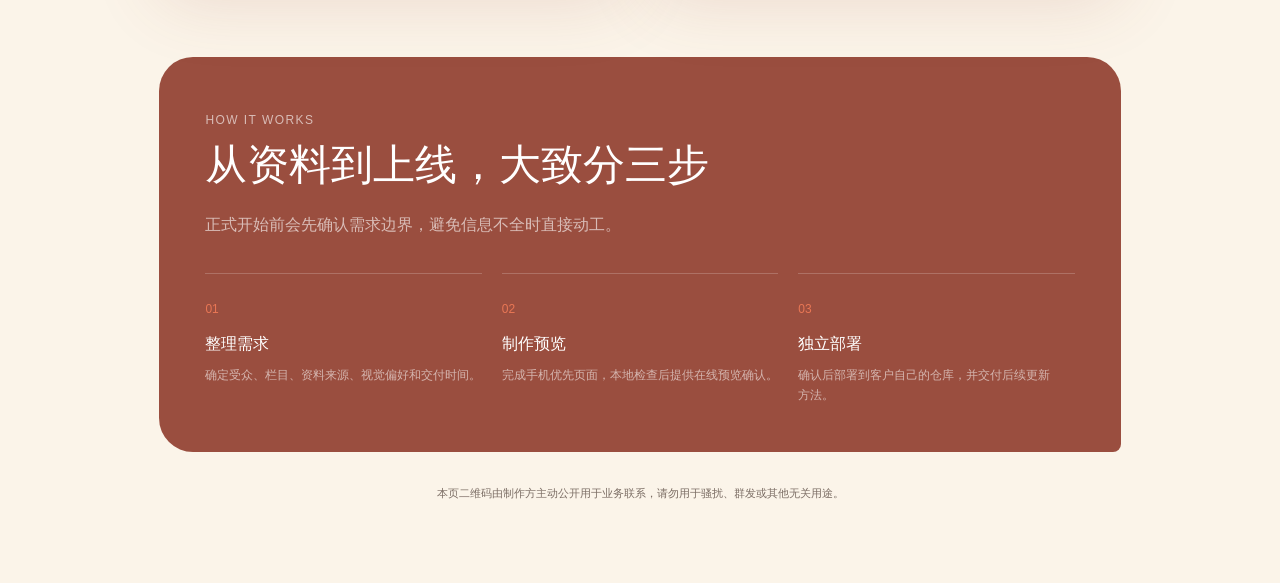
==== commit 3742e22d: "chore: clarify customization brand name" ====
--- a/contact.html
+++ b/contact.html
@@ -6,7 +6,7 @@
     <meta name="theme-color" content="#9a4e3f" />
     <meta name="robots" content="noindex, nofollow" />
     <meta name="description" content="校园服务网站制作方微信与 QQ 联系方式。" />
-    <title>联系制作方｜校园服务站</title>
+    <title>联系制作方｜校园服务站定制</title>
     <link rel="icon" href="assets/creator-logo.png" type="image/png" />
     <link rel="stylesheet" href="styles.css" />
     <script src="content.js" defer></script>
@@ -14,10 +14,10 @@
   </head>
   <body class="contact-page">
     <header class="contact-header">
-      <a class="brand" href="index.html" aria-label="返回校园服务站首页">
+      <a class="brand" href="index.html" aria-label="返回校园服务站定制首页">
         <span class="brand-mark" data-brand-logo aria-hidden="true"></span>
         <span class="brand-copy">
-          <strong>校园服务站</strong>
+          <strong>校园服务站定制</strong>
           <small>Contact Creator</small>
         </span>
       </a>
--- a/styles.css
+++ b/styles.css
@@ -1,3 +1,36 @@
+/* 阿里巴巴普惠体按官方许可仅从访客设备本地调用，不在公开仓库内分发字体文件。 */
+@font-face {
+  font-family: "Campus PuHui";
+  src:
+    local("AlibabaPuHuiTi-3-55-Regular"),
+    local("Alibaba PuHuiTi 3.0 55 Regular"),
+    local("Alibaba-PuHuiTi-R"),
+    local("Alibaba PuHuiTi R"),
+    local("阿里巴巴普惠体 R");
+  font-style: normal;
+  font-weight: 400;
+  font-display: swap;
+}
+
+@font-face {
+  font-family: "Campus PuHui";
+  src:
+    local("AlibabaPuHuiTi-3-65-Medium"),
+    local("Alibaba PuHuiTi 3.0 65 Medium"),
+    local("Alibaba-PuHuiTi-M"),
+    local("Alibaba PuHuiTi M"),
+    local("阿里巴巴普惠体 M");
+  font-style: normal;
+  font-weight: 500 900;
+  font-display: swap;
+}
+
+@property --progress {
+  syntax: "<angle>";
+  inherits: false;
+  initial-value: 0deg;
+}
+
 :root {
   --ink: #17201f;
   --brand: #123c3a;
@@ -11,24 +44,31 @@
   --radius-lg: 32px;
   --radius-md: 22px;
   --content: 1180px;
+  --font-sans: "Campus PuHui", "PingFang SC", "Hiragino Sans GB", "Microsoft YaHei UI", "Microsoft YaHei", sans-serif;
 }
 
 * { box-sizing: border-box; }
 html { max-width: 100%; scroll-behavior: smooth; scroll-padding-top: 92px; overflow-x: clip; }
+section[id] { scroll-margin-top: 96px; }
 body {
   margin: 0;
   color: var(--ink);
   background: var(--paper);
-  font-family: system-ui, -apple-system, "Segoe UI", "PingFang SC", "Microsoft YaHei", sans-serif;
-  line-height: 1.65;
+  font-family: var(--font-sans);
+  font-size: 16px;
+  font-weight: 400;
+  line-height: 1.72;
   max-width: 100%;
   overflow-x: clip;
   transition: color .28s ease, background-color .28s ease;
 }
-button, a { font: inherit; }
+button, input, textarea, select, a { font: inherit; }
 a { color: inherit; text-decoration: none; }
 button { color: inherit; }
 img { max-width: 100%; }
+h1, h2, h3, strong, b { font-weight: 500; }
+h1, h2, h3 { text-wrap: balance; }
+p { text-wrap: pretty; }
 .skip-link { position: fixed; left: 12px; top: -60px; z-index: 100; padding: 10px 14px; background: white; }
 .skip-link:focus { top: 12px; }
 
@@ -48,7 +88,10 @@
   border-radius: 20px;
   box-shadow: 0 14px 36px rgba(30, 47, 45, 0.09);
   backdrop-filter: blur(18px);
-}
+  isolation: isolate;
+  overflow: visible;
+}
+.site-header > .brand, .site-header > .desktop-nav, .site-header > .share-button { position: relative; z-index: 2; }
 .brand, .footer-brand { display: flex; align-items: center; gap: 12px; min-width: 0; }
 .brand-mark {
   width: 42px;
@@ -59,7 +102,7 @@
   color: white;
   background: var(--brand);
   border-radius: 13px 13px 13px 4px;
-  font-weight: 900;
+  font-weight: 500;
   overflow: hidden;
   -webkit-user-drag: none;
   user-select: none;
@@ -73,13 +116,74 @@
   pointer-events: none;
 }
 .brand-copy { display: grid; line-height: 1.2; }
-.brand-copy strong { font-size: 15px; }
-.brand-copy small, .footer-brand small { margin-top: 4px; color: var(--muted); font: 700 10px/1 Arial, sans-serif; letter-spacing: .08em; text-transform: uppercase; }
-.desktop-nav { display: flex; align-items: center; gap: 28px; font-size: 14px; font-weight: 700; }
+.brand-copy strong { font-size: 16px; font-weight: 500; }
+.brand-copy small, .footer-brand small { margin-top: 4px; color: var(--muted); font: 500 10px/1.1 var(--font-sans); letter-spacing: .08em; text-transform: uppercase; }
+.desktop-nav { display: flex; align-items: center; gap: 28px; font-size: 14px; font-weight: 500; }
 .desktop-nav a { transition: color .2s ease; }
 .desktop-nav a:hover { color: var(--accent); }
 .ghost-button, .text-button { cursor: pointer; border: 0; background: transparent; }
-.ghost-button { padding: 9px 18px; border: 1px solid var(--line); border-radius: 999px; font-size: 13px; font-weight: 700; }
+.ghost-button { padding: 9px 18px; border: 1px solid var(--line); border-radius: 999px; font-size: 13px; font-weight: 500; }
+
+.header-mascot {
+  width: 94px;
+  height: 94px;
+  position: absolute;
+  left: var(--mascot-x, 72%);
+  top: calc(100% - 30px);
+  z-index: -1;
+  cursor: pointer;
+  transform: translateX(-50%);
+  transform-origin: center top;
+  transition: left .24s ease, opacity .22s ease, transform .32s cubic-bezier(.4, 0, .2, 1);
+  filter: drop-shadow(0 8px 8px color-mix(in srgb, var(--brand) 14%, transparent));
+  -webkit-tap-highlight-color: transparent;
+  user-select: none;
+}
+.mascot-piece {
+  position: absolute;
+  bottom: 0;
+  display: block;
+  background-position: center bottom;
+  background-repeat: no-repeat;
+  background-size: contain;
+  transform-origin: 50% 8%;
+  pointer-events: none;
+}
+.mascot-piece-cat {
+  width: 68px;
+  height: 88px;
+  left: -2px;
+  z-index: 2;
+  background-image: url("assets/mascot-cat.png");
+  animation: mascot-cat-peek 3s ease-in-out infinite;
+}
+.mascot-piece-ghost {
+  width: 66px;
+  height: 84px;
+  right: -2px;
+  bottom: 2px;
+  z-index: 1;
+  background-image: url("assets/mascot-ghost.png");
+  animation: mascot-ghost-float 3.4s ease-in-out infinite -.45s;
+}
+.header-mascot.is-hiding { opacity: 0; pointer-events: none; transform: translate(-50%, -70px) scale(.72); }
+.header-mascot.is-popping { animation: mascot-pop .48s cubic-bezier(.2, .9, .25, 1.25); }
+@keyframes mascot-cat-peek {
+  0%, 36%, 100% { transform: translateY(0) rotate(-1deg); }
+  10% { transform: translateY(3px) rotate(2.8deg); }
+  20% { transform: translateY(0) rotate(-2.2deg); }
+  28% { transform: translateY(2px) rotate(1deg); }
+}
+@keyframes mascot-ghost-float {
+  0%, 100% { transform: translateY(2px) rotate(1.2deg); }
+  45% { transform: translateY(-3px) rotate(-2deg); }
+  68% { transform: translateY(0) rotate(1.8deg); }
+}
+@keyframes mascot-pop {
+  0% { opacity: 0; transform: translate(-50%, -42px) scale(.7); }
+  65% { opacity: 1; transform: translate(-50%, 4px) scale(1.04); }
+  100% { opacity: 1; transform: translateX(-50%) scale(1); }
+}
 
 main { width: min(calc(100% - 40px), var(--content)); margin: 0 auto; }
 .hero {
@@ -93,10 +197,16 @@
 }
 .hero::before, .hero::after { content: ""; position: absolute; pointer-events: none; }
 .hero::before {
-  width: 480px; height: 480px; right: -180px; top: -170px; border: 1px solid rgba(18, 60, 58, .13); border-radius: 50%;
-  box-shadow: 0 0 0 58px rgba(18, 60, 58, .025), 0 0 0 120px rgba(18, 60, 58, .025);
+  width: 520px;
+  height: 520px;
+  right: -165px;
+  top: -155px;
+  z-index: 0;
+  background: url("assets/creator-logo-hd.png") center / contain no-repeat;
+  opacity: .055;
 }
 .hero::after { display: none; }
+.hero > :not(.theme-picker) { position: relative; z-index: 1; }
 .theme-picker { position: absolute; left: 0; top: 142px; z-index: 3; display: grid; justify-items: center; gap: 14px; }
 .theme-picker > span { color: var(--muted); font-size: 9px; font-weight: 800; letter-spacing: .16em; writing-mode: vertical-rl; }
 .theme-picker [data-theme-picker] { display: grid; gap: 13px; }
@@ -107,13 +217,13 @@
 .edition, .section-heading > p, .checklist-intro > p, .official-copy > p {
   margin: 0 0 18px;
   color: var(--accent);
-  font: 800 12px/1.2 Arial, "Microsoft YaHei", sans-serif;
-  letter-spacing: .15em;
-}
-.hero h1 { margin: 0; max-width: 760px; font-size: clamp(42px, 6.2vw, 80px); line-height: 1.08; letter-spacing: -.055em; }
+  font: 500 12px/1.3 var(--font-sans);
+  letter-spacing: .12em;
+}
+.hero h1 { margin: 0; max-width: 760px; font-size: clamp(40px, 5.6vw, 72px); font-weight: 500; line-height: 1.13; letter-spacing: -.032em; }
 .hero h1 span, .hero h1 em { display: block; }
 .hero h1 em { color: var(--brand); font-style: normal; }
-.hero-intro { max-width: 650px; margin: 28px 0 0; color: #59635f; font-size: clamp(16px, 1.7vw, 19px); }
+.hero-intro { max-width: 650px; margin: 28px 0 0; color: #59635f; font-size: clamp(16px, 1.65vw, 18px); line-height: 1.85; }
 .hero-actions { margin-top: 34px; display: flex; align-items: center; gap: 22px; flex-wrap: wrap; }
 .primary-button {
   min-height: 50px;
@@ -124,12 +234,12 @@
   color: white;
   background: var(--brand);
   border-radius: 14px;
-  font-weight: 700;
+  font-weight: 500;
   box-shadow: 0 12px 25px rgba(18, 60, 58, .18);
   transition: transform .2s ease, box-shadow .2s ease;
 }
 .primary-button:hover { transform: translateY(-2px); box-shadow: 0 16px 30px rgba(18, 60, 58, .24); }
-.text-button { padding: 8px 0; border-bottom: 1px solid currentColor; font-weight: 700; }
+.text-button { padding: 8px 0; border-bottom: 1px solid currentColor; font-weight: 500; }
 .hero-meta { margin-top: 56px; display: flex; gap: clamp(30px, 5vw, 72px); }
 .hero-meta div { display: grid; gap: 3px; }
 .hero-meta span { color: var(--muted); font-size: 12px; }
@@ -157,6 +267,7 @@
   width: 184px; height: 184px; margin: 42px 0 28px; padding: 8px; display: grid; place-items: center;
   border-radius: 50%; background: conic-gradient(var(--accent) var(--progress), rgba(255,255,255,.12) 0);
   transform: rotate(-90deg);
+  transition: --progress .62s cubic-bezier(.2, .82, .24, 1);
 }
 .progress-orbit > div { width: 100%; height: 100%; display: grid; place-content: center; border-radius: 50%; background: var(--brand); transform: rotate(90deg); }
 .progress-orbit strong { font: 700 44px/1 Arial, sans-serif; }
@@ -173,7 +284,7 @@
 
 .section { padding: 104px 5.5%; }
 .section-heading { max-width: 650px; margin-bottom: 48px; }
-.section-heading h2, .checklist-intro h2, .official-copy h2, .contact-strip h2 { margin: 0; font-size: clamp(30px, 4vw, 48px); line-height: 1.22; letter-spacing: -.045em; }
+.section-heading h2, .checklist-intro h2, .official-copy h2, .contact-strip h2 { margin: 0; font-size: clamp(30px, 3.7vw, 46px); font-weight: 500; line-height: 1.28; letter-spacing: -.022em; }
 .section-heading > span, .checklist-intro > span, .official-copy > span { display: block; margin-top: 14px; color: var(--muted); }
 .quick-section { padding-top: 40px; }
 .quick-grid { display: grid; grid-template-columns: repeat(4, 1fr); gap: 14px; }
@@ -232,22 +343,81 @@
 .week-card p { margin: 0; color: var(--muted); font-size: 13px; }
 .week-card small { width: max-content; margin-top: auto; padding: 5px 10px; position: relative; z-index: 1; color: var(--brand); background: var(--soft); border-radius: 99px; font-weight: 800; }
 
+.service-directory-section { margin: 40px 0; background: color-mix(in srgb, var(--soft) 62%, var(--paper)); border-radius: 40px 40px 10px 40px; }
+.service-heading { max-width: 760px; }
+.service-toolbar { margin: -8px 0 28px; display: flex; gap: 9px; flex-wrap: wrap; }
+.service-toolbar button { min-height: 38px; padding: 0 16px; cursor: pointer; color: var(--muted); background: transparent; border: 1px solid color-mix(in srgb, var(--ink) 12%, transparent); border-radius: 999px; font-size: 12px; font-weight: 800; transition: .2s ease; }
+.service-toolbar button:hover { color: var(--brand); border-color: color-mix(in srgb, var(--brand) 45%, transparent); }
+.service-toolbar button[aria-pressed="true"] { color: white; background: var(--brand); border-color: var(--brand); }
+.service-grid { display: grid; grid-template-columns: repeat(4, 1fr); gap: 14px; }
+.service-card { min-height: 250px; padding: 22px; display: flex; flex-direction: column; background: var(--white); border: 1px solid color-mix(in srgb, var(--ink) 8%, transparent); border-radius: var(--radius-md); transition: transform .2s ease, box-shadow .2s ease; }
+.service-card:hover { transform: translateY(-4px); box-shadow: 0 16px 34px color-mix(in srgb, var(--brand) 10%, transparent); }
+.service-card-top { display: flex; align-items: center; justify-content: space-between; gap: 12px; }
+.service-card-top > span { width: 44px; height: 44px; display: grid; place-items: center; color: var(--brand); background: var(--soft); border-radius: 14px; font-size: 12px; font-weight: 900; }
+.service-card-top small { color: var(--muted); font-size: 9px; letter-spacing: .08em; text-align: right; }
+.service-card h3 { margin: 34px 0 9px; font-size: 18px; line-height: 1.35; }
+.service-card p { margin: 0; color: var(--muted); font-size: 12px; }
+.service-card button { margin-top: auto; padding: 16px 0 0; cursor: pointer; color: var(--brand); background: transparent; border: 0; border-top: 1px solid var(--line); font-size: 11px; font-weight: 800; text-align: left; }
+.service-card button i { float: right; font-style: normal; }
+.service-footnote { margin: 24px 0 0; color: var(--muted); font-size: 11px; text-align: center; }
+
 .checklist-section { display: grid; grid-template-columns: .72fr 1.28fr; gap: clamp(50px, 9vw, 120px); align-items: start; }
 .checklist-intro { position: sticky; top: 115px; }
 .mini-progress { height: 7px; margin-top: 36px; background: #dedbd2; border-radius: 99px; overflow: hidden; }
-.mini-progress i { display: block; width: 0; height: 100%; background: var(--accent); border-radius: inherit; transition: width .25s ease; }
+.mini-progress i { width: 0; height: 100%; position: relative; display: block; overflow: hidden; background: var(--accent); border-radius: inherit; transition: width .58s cubic-bezier(.18, .84, .24, 1); }
+.mini-progress i::after { content: ""; width: 42%; height: 100%; position: absolute; left: 0; top: 0; background: linear-gradient(90deg, transparent, rgba(255,255,255,.72), transparent); transform: translateX(-140%); }
+.mini-progress.is-advancing i::after { animation: mini-progress-shine .68s .08s ease-out both; }
 .checklist-intro > strong { display: block; margin-top: 12px; font-size: 13px; }
 .reset-button { margin-top: 16px; padding: 8px 0; cursor: pointer; color: var(--muted); background: transparent; border: 0; border-bottom: 1px solid currentColor; font-size: 12px; font-weight: 700; }
 .checklist-card { padding: 12px 30px; background: var(--white); border-radius: var(--radius-lg); box-shadow: var(--shadow); }
 .checklist-card fieldset { margin: 0; padding: 20px 0 22px; border: 0; border-bottom: 1px solid var(--line); }
 .checklist-card fieldset:last-child { border: 0; }
 .checklist-card legend { padding: 0; color: var(--muted); font-size: 11px; font-weight: 800; letter-spacing: .12em; }
-.checklist-card label { min-height: 52px; display: flex; align-items: center; gap: 13px; cursor: pointer; }
+.checklist-card label { min-height: 52px; display: flex; align-items: center; gap: 13px; cursor: pointer; transform-origin: left center; }
 .checklist-card input { position: absolute; opacity: 0; pointer-events: none; }
-.check-box { width: 24px; height: 24px; display: grid; place-items: center; flex: 0 0 auto; color: transparent; border: 1.5px solid #abb2ae; border-radius: 8px; font-size: 12px; transition: all .18s ease; }
+.check-box { width: 24px; height: 24px; display: grid; place-items: center; flex: 0 0 auto; position: relative; color: transparent; border: 1.5px solid #abb2ae; border-radius: 8px; font-size: 12px; transition: color .22s ease, background-color .22s ease, border-color .22s ease, transform .22s ease; }
+.check-box::after { content: "✓"; color: white; font-size: 13px; font-weight: 700; opacity: 0; transform: scale(.15) rotate(-28deg); transition: opacity .18s ease, transform .3s cubic-bezier(.2, 1.5, .3, 1); }
 .checklist-card input:checked + .check-box { color: white; background: var(--brand); border-color: var(--brand); }
+.checklist-card input:checked + .check-box::after { opacity: 1; transform: scale(1) rotate(0); }
+.check-box.is-checking { animation: checkbox-rubber-pop .48s cubic-bezier(.18, .86, .25, 1.25); }
+.check-box.is-checking::after { animation: checkmark-pop .42s .05s cubic-bezier(.18, 1.55, .3, 1) both; }
+.checklist-card label.is-confirmed { animation: checklist-row-confirm .46s ease-out; }
 .checklist-card input:focus-visible + .check-box { outline: 3px solid rgba(242,107,79,.3); }
-.checklist-card input:checked ~ span:last-child { color: var(--muted); text-decoration: line-through; }
+.checklist-card label > span:last-child { transition: color .24s ease, opacity .24s ease; }
+.checklist-card input:checked ~ span:last-child { color: var(--muted); opacity: .76; text-decoration: line-through; text-decoration-thickness: 1px; }
+
+@keyframes checkbox-rubber-pop {
+  0% { transform: scale(1); }
+  36% { transform: scale(1.22, .82) rotate(-4deg); }
+  62% { transform: scale(.9, 1.12) rotate(2deg); }
+  82% { transform: scale(1.05, .97); }
+  100% { transform: scale(1); }
+}
+@keyframes checkmark-pop {
+  0% { opacity: 0; transform: scale(.12) rotate(-34deg); }
+  68% { opacity: 1; transform: scale(1.24) rotate(4deg); }
+  100% { opacity: 1; transform: scale(1) rotate(0); }
+}
+@keyframes checklist-row-confirm {
+  0%, 100% { transform: translateX(0); }
+  42% { transform: translateX(4px); }
+  72% { transform: translateX(-1px); }
+}
+@keyframes mini-progress-shine {
+  from { transform: translateX(-140%); }
+  to { transform: translateX(340%); }
+}
+@keyframes progress-number-bump {
+  0%, 100% { transform: translateY(0) scale(1); }
+  45% { transform: translateY(-2px) scale(1.1); }
+  72% { transform: translateY(1px) scale(.98); }
+}
+@keyframes progress-orbit-pulse {
+  0%, 100% { filter: brightness(1); }
+  46% { filter: brightness(1.12); }
+}
+.is-bumping { animation: progress-number-bump .42s cubic-bezier(.2, .82, .24, 1); }
+.progress-orbit.is-pulsing { animation: progress-orbit-pulse .54s ease-out; }
 
 .safety-section { margin: 40px 0; color: white; background: var(--brand); border-radius: 40px 40px 10px 40px; overflow: hidden; }
 .safety-grid { display: grid; grid-template-columns: repeat(3, 1fr); gap: 14px; }
@@ -258,7 +428,7 @@
 
 .faq-list { border-top: 1px solid var(--line); }
 .faq-list details { border-bottom: 1px solid var(--line); }
-.faq-list summary { min-height: 82px; display: flex; align-items: center; justify-content: space-between; gap: 30px; cursor: pointer; font-size: 17px; font-weight: 700; list-style: none; }
+.faq-list summary { min-height: 82px; display: flex; align-items: center; justify-content: space-between; gap: 30px; cursor: pointer; font-size: 17px; font-weight: 500; list-style: none; }
 .faq-list summary::-webkit-details-marker { display: none; }
 .faq-list summary i { width: 28px; height: 28px; position: relative; flex: 0 0 auto; border: 1px solid var(--line); border-radius: 50%; }
 .faq-list summary i::before, .faq-list summary i::after { content: ""; width: 10px; height: 1px; position: absolute; left: 8px; top: 13px; background: var(--ink); transition: transform .2s ease; }
@@ -266,14 +436,56 @@
 .faq-list details[open] summary i::after { transform: rotate(0); }
 .faq-list details p { max-width: 790px; margin: -5px 0 28px; color: var(--muted); }
 
-.official-section { display: grid; grid-template-columns: 1fr 1fr; gap: clamp(50px, 9vw, 120px); background: var(--soft); border-radius: 40px 40px 10px 40px; }
-.official-links { display: grid; }
-.official-links a { min-height: 84px; padding: 15px 0; display: flex; align-items: center; justify-content: space-between; border-bottom: 1px solid var(--line); }
-.official-links a:last-child { border: 0; }
-.official-links div { display: grid; }
-.official-links strong { font-size: 16px; }
-.official-links small { margin-top: 3px; color: var(--muted); }
-.official-links span { width: 34px; height: 34px; display: grid; place-items: center; border: 1px solid var(--line); border-radius: 50%; }
+.customization-section { margin: 40px 0; background: var(--white); border: 1px solid color-mix(in srgb, var(--ink) 8%, transparent); border-radius: 40px 40px 40px 10px; box-shadow: var(--shadow); }
+.customization-heading { max-width: 790px; }
+.customization-grid { display: grid; grid-template-columns: repeat(3, 1fr); gap: 14px; }
+.customization-card { min-height: 330px; padding: 24px; display: flex; flex-direction: column; background: color-mix(in srgb, var(--paper) 70%, var(--white)); border: 1px solid color-mix(in srgb, var(--ink) 7%, transparent); border-radius: var(--radius-md); transition: transform .2s ease, border-color .2s ease; }
+.customization-card:hover { transform: translateY(-4px); border-color: color-mix(in srgb, var(--accent) 50%, transparent); }
+.customization-card-top { display: flex; align-items: center; justify-content: space-between; }
+.customization-card-top b { color: color-mix(in srgb, var(--ink) 18%, transparent); font: 800 30px/1 Arial, sans-serif; }
+.customization-card-top span { padding: 5px 9px; color: var(--brand); background: var(--soft); border-radius: 999px; font-size: 10px; font-weight: 900; }
+.customization-card h3 { margin: 34px 0 10px; font-size: 20px; line-height: 1.35; }
+.customization-card > p { margin: 0; color: var(--muted); font-size: 13px; }
+.customization-card ul { margin: auto 0 0; padding: 22px 0 0; display: flex; gap: 7px; flex-wrap: wrap; list-style: none; }
+.customization-card li { padding: 5px 8px; color: var(--ink); background: var(--white); border: 1px solid var(--line); border-radius: 7px; font-size: 10px; font-weight: 700; }
+.capability-boundary { margin-top: 16px; padding: 28px; display: grid; grid-template-columns: repeat(2, 1fr); gap: 22px 40px; color: white; background: var(--brand); border-radius: var(--radius-md); }
+.capability-boundary div { display: grid; gap: 8px; }
+.capability-boundary div + div { padding-left: 40px; border-left: 1px solid rgba(255,255,255,.16); }
+.capability-boundary span { color: color-mix(in srgb, white 58%, transparent); font-size: 10px; font-weight: 900; letter-spacing: .1em; }
+.capability-boundary strong { font-size: 14px; line-height: 1.65; }
+.capability-boundary > p { grid-column: 1 / -1; margin: 0; padding-top: 18px; color: color-mix(in srgb, white 58%, transparent); border-top: 1px solid rgba(255,255,255,.16); font-size: 11px; }
+
+.examples-section { padding-top: 112px; }
+.examples-heading { max-width: 760px; }
+.case-grid { display: grid; grid-template-columns: repeat(3, 1fr); gap: 18px; }
+.case-card { min-width: 0; padding: 14px 14px 24px; display: flex; flex-direction: column; color: var(--ink); background: var(--white); border: 1px solid color-mix(in srgb, var(--ink) 9%, transparent); border-radius: 28px; box-shadow: 0 14px 35px color-mix(in srgb, var(--brand) 7%, transparent); transition: transform .24s ease, box-shadow .24s ease; }
+.case-card:hover { transform: translateY(-7px); box-shadow: 0 24px 46px color-mix(in srgb, var(--brand) 13%, transparent); }
+.case-preview { height: 210px; padding: 12px; overflow: hidden; background: var(--case-bg, var(--soft)); border-radius: 19px; }
+.case-basic { --case-bg: #f7e4d0; --case-accent: #bd5c43; }
+.case-standard { --case-bg: #dfeee7; --case-accent: #24705c; }
+.case-advanced { --case-bg: #e2e5f5; --case-accent: #4d5796; }
+.case-browser-bar { height: 22px; padding: 0 5px; display: flex; align-items: center; gap: 4px; background: rgba(255,255,255,.68); border-radius: 7px 7px 0 0; }
+.case-browser-bar i { width: 5px; height: 5px; background: color-mix(in srgb, var(--case-accent) 42%, white); border-radius: 50%; }
+.case-screen { height: 180px; padding: 22px; position: relative; background: rgba(255,255,255,.82); border-radius: 0 0 10px 10px; transform: translateY(0); }
+.case-screen > b { color: var(--case-accent); font: 900 30px/1 Arial, sans-serif; }
+.case-screen > span { width: 70%; height: 8px; margin-top: 9px; display: block; background: color-mix(in srgb, var(--case-accent) 20%, white); border-radius: 99px; }
+.case-screen > span:nth-of-type(2) { width: 48%; }
+.case-screen > span:nth-of-type(3) { width: 84%; margin-top: 20px; }
+.case-screen > div { margin-top: 22px; display: grid; grid-template-columns: repeat(3, 1fr); gap: 7px; }
+.case-screen > div i { height: 48px; background: color-mix(in srgb, var(--case-accent) 14%, white); border: 1px solid color-mix(in srgb, var(--case-accent) 20%, transparent); border-radius: 7px; }
+.case-meta { margin: 22px 8px 0; display: flex; align-items: center; justify-content: space-between; gap: 12px; }
+.case-meta span { padding: 5px 9px; color: white; background: var(--case-accent); border-radius: 999px; font-size: 10px; font-weight: 900; }
+.case-meta small { color: var(--muted); font-weight: 700; }
+.case-card h3 { margin: 18px 8px 10px; font-size: 22px; font-weight: 500; line-height: 1.4; }
+.case-card > p { margin: 0 8px; color: var(--muted); font-size: 13px; }
+.case-card > strong { margin: 18px 8px 0; color: var(--case-accent); font-size: 11px; line-height: 1.55; }
+.case-card > ul { margin: 16px 8px 0; padding: 0; display: flex; gap: 6px; flex-wrap: wrap; list-style: none; }
+.case-card > ul li { padding: 5px 8px; background: var(--case-bg); border-radius: 7px; font-size: 10px; font-weight: 700; }
+.case-link { margin: 24px 8px 0; padding-top: 16px; display: flex; justify-content: space-between; color: var(--case-accent); border-top: 1px solid var(--line); font-size: 12px; font-weight: 900; }
+.case-link i { font-style: normal; }
+.examples-note { margin-top: 20px; padding: 22px 26px; display: grid; grid-template-columns: 110px 1fr; gap: 20px; background: var(--soft); border-radius: var(--radius-md); }
+.examples-note span { color: var(--brand); font-size: 12px; font-weight: 900; }
+.examples-note p { margin: 0; color: var(--muted); font-size: 12px; }
 .contact-strip { margin: 24px 0 90px; padding: 38px 5.5%; display: flex; align-items: center; justify-content: space-between; gap: 30px; color: white; background: var(--accent); border-radius: 10px 28px 28px 28px; }
 .contact-strip span { color: rgba(255,255,255,.72); font-size: 12px; font-weight: 800; }
 .contact-strip h2 { margin-top: 5px; font-size: clamp(24px, 3vw, 36px); }
@@ -289,7 +501,7 @@
 .back-link { padding: 8px 15px; color: var(--brand); border: 1px solid var(--line); border-radius: 999px; font-size: 13px; font-weight: 800; }
 .contact-main { width: min(calc(100% - 40px), 1080px); margin: 0 auto; }
 .contact-hero { padding: 92px 5.5% 64px; display: grid; grid-template-columns: 1.15fr .85fr; gap: 70px; align-items: end; }
-.contact-hero h1 { margin: 0; font-size: clamp(44px, 6vw, 76px); line-height: 1.08; letter-spacing: -.06em; }
+.contact-hero h1 { margin: 0; font-size: clamp(42px, 5.5vw, 70px); font-weight: 500; line-height: 1.14; letter-spacing: -.03em; }
 .contact-hero h1 em { display: block; color: var(--brand); font-style: normal; }
 .contact-hero p { max-width: 620px; margin: 24px 0 0; color: var(--muted); font-size: 17px; }
 .contact-promise { padding: 24px; background: var(--soft); border-radius: var(--radius-md) var(--radius-md) 6px var(--radius-md); }
@@ -324,6 +536,97 @@
 .mobile-dock { display: none; }
 .toast { max-width: calc(100vw - 40px); padding: 11px 17px; position: fixed; left: 50%; bottom: 30px; z-index: 60; color: white; background: rgba(23,32,31,.92); border-radius: 999px; font-size: 13px; opacity: 0; transform: translate(-50%, 16px); pointer-events: none; transition: .2s ease; }
 .toast.show { opacity: 1; transform: translate(-50%, 0); }
+.custom-prompt {
+  position: fixed;
+  inset: 0;
+  z-index: 115;
+  padding: 20px;
+  display: grid;
+  place-items: center;
+  background: color-mix(in srgb, var(--ink) 26%, transparent);
+  opacity: 0;
+  backdrop-filter: blur(5px);
+  transition: opacity .2s ease;
+}
+.custom-prompt.is-open { opacity: 1; }
+.custom-prompt-card {
+  --prompt-radius: 30px 30px 10px 30px;
+  width: min(100%, 410px);
+  min-height: 350px;
+  padding: 38px 30px 30px;
+  position: relative;
+  display: flex;
+  flex-direction: column;
+  align-items: center;
+  color: var(--ink);
+  background: var(--white);
+  border: 1px solid color-mix(in srgb, var(--white) 82%, var(--ink));
+  border-radius: var(--prompt-radius);
+  box-shadow: 0 30px 90px rgba(18, 31, 30, .28);
+  text-align: center;
+  opacity: 0;
+  transform: translateY(30px) scale(.22, .14) rotate(-3deg);
+  transform-origin: 50% 56%;
+}
+.custom-prompt.is-open .custom-prompt-card { animation: custom-prompt-rubber-in .64s .08s cubic-bezier(.18, .82, .2, 1) both; }
+.custom-prompt-close {
+  width: 34px;
+  height: 34px;
+  position: absolute;
+  right: 16px;
+  top: 16px;
+  cursor: pointer;
+  color: var(--muted);
+  background: transparent;
+  border: 1px solid var(--line);
+  border-radius: 50%;
+  font-size: 22px;
+  line-height: 1;
+}
+.custom-prompt-logo {
+  width: 118px;
+  height: 118px;
+  display: block;
+  flex: 0 0 auto;
+  background: url("assets/creator-logo-hd.png") center / contain no-repeat;
+  -webkit-user-drag: none;
+  user-select: none;
+}
+.custom-prompt.is-open .custom-prompt-logo { animation: custom-prompt-logo-wobble .62s .28s ease-out both; }
+.custom-prompt-card p { max-width: 340px; margin: 28px 0 0; font-size: 17px; font-weight: 500; line-height: 1.75; }
+.custom-prompt-action { width: 100%; margin-top: auto; }
+.custom-prompt-action:focus-visible { outline: 3px solid color-mix(in srgb, var(--accent) 30%, transparent); outline-offset: 3px; }
+@keyframes custom-prompt-rubber-in {
+  0% { opacity: 0; transform: translateY(34px) scale(.2, .12) rotate(-3deg); border-radius: 44% 44% 14px 44%; }
+  42% { opacity: 1; transform: translateY(-5px) scale(1.08, .92) rotate(1deg); border-radius: 26px 34px 12px 32px; }
+  62% { transform: translateY(3px) scale(.96, 1.05) rotate(-.6deg); }
+  80% { transform: translateY(-1px) scale(1.025, .985) rotate(.25deg); }
+  100% { opacity: 1; transform: none; border-radius: var(--prompt-radius); }
+}
+@keyframes custom-prompt-logo-wobble {
+  0% { opacity: 0; transform: translateY(10px) scale(.72) rotate(-7deg); }
+  58% { opacity: 1; transform: translateY(-2px) scale(1.08) rotate(4deg); }
+  78% { transform: translateY(1px) scale(.97) rotate(-2deg); }
+  100% { opacity: 1; transform: none; }
+}
+.pointer-particle {
+  width: var(--particle-size, 6px);
+  height: var(--particle-size, 6px);
+  position: fixed;
+  left: var(--particle-x);
+  top: var(--particle-y);
+  z-index: 120;
+  pointer-events: none;
+  background: var(--particle-color, var(--accent));
+  border-radius: var(--particle-radius, 50%);
+  box-shadow: 0 0 0 1px color-mix(in srgb, white 35%, transparent);
+  animation: pointer-particle-burst .72s cubic-bezier(.16, .75, .28, 1) forwards;
+}
+@keyframes pointer-particle-burst {
+  0% { opacity: 0; transform: translate(-50%, -50%) scale(.2); }
+  18% { opacity: .95; transform: translate(-50%, -50%) scale(1); }
+  100% { opacity: 0; transform: translate(-50%, -50%) translate(var(--particle-tx), var(--particle-ty)) rotate(var(--particle-spin)) scale(.1); }
+}
 [hidden] { display: none !important; }
 .reveal { opacity: 0; transform: translateY(16px); transition: opacity .55s ease, transform .55s ease; }
 .reveal.visible { opacity: 1; transform: none; }
@@ -335,7 +638,10 @@
   .quick-grid { grid-template-columns: repeat(2, 1fr); }
   .roadmap { grid-template-columns: repeat(2, 1fr); gap: 45px 10px; }
   .week-grid { grid-template-columns: repeat(2, 1fr); }
-  .checklist-section, .official-section { grid-template-columns: 1fr; }
+  .service-grid, .customization-grid { grid-template-columns: repeat(2, 1fr); }
+  .case-grid { grid-template-columns: 1fr; }
+  .case-card { max-width: 680px; width: 100%; margin: 0 auto; }
+  .checklist-section { grid-template-columns: 1fr; }
   .checklist-intro { position: static; }
   .contact-hero { grid-template-columns: 1fr; gap: 34px; }
   .contact-methods { grid-template-columns: 1fr; }
@@ -348,17 +654,21 @@
   .site-header, main, footer { width: min(calc(100% - 24px), var(--content)); }
   .site-header { height: 64px; margin-top: 10px; top: 8px; padding: 0 12px; border-radius: 17px; }
   .brand-mark { width: 38px; height: 38px; }
+  .header-mascot { width: 72px; height: 72px; top: calc(100% - 24px); }
+  .mascot-piece-cat { width: 52px; height: 68px; left: -1px; }
+  .mascot-piece-ghost { width: 50px; height: 64px; right: -1px; }
+  .header-mascot.is-hiding { transform: translate(-50%, -54px) scale(.68); }
   .brand-copy small { display: none; }
   .brand-copy strong { max-width: 135px; overflow: hidden; text-overflow: ellipsis; white-space: nowrap; }
   .ghost-button { padding: 8px 13px; }
   .hero { min-height: auto; padding: 68px 10px 65px; gap: 48px; }
-  .hero::before { width: 280px; height: 280px; right: -160px; top: -100px; }
+  .hero::before { width: 300px; height: 300px; right: -125px; top: -72px; opacity: .05; }
   .theme-picker { margin-bottom: -18px; position: relative; left: auto; top: auto; display: flex; align-items: center; justify-content: space-between; gap: 14px; }
   .theme-picker > span { writing-mode: horizontal-tb; white-space: nowrap; }
   .theme-picker [data-theme-picker] { width: 100%; display: flex; justify-content: space-between; gap: 8px; }
   .theme-dot { width: 17px; height: 17px; }
   .edition { margin-bottom: 14px; font-size: 10px; }
-  .hero h1 { font-size: clamp(38px, 10.5vw, 43px); line-height: 1.13; letter-spacing: -.06em; }
+  .hero h1 { max-width: 100%; font-size: clamp(36px, 9.8vw, 40px); line-height: 1.13; letter-spacing: -.05em; overflow-wrap: anywhere; }
   .hero-intro { margin-top: 22px; font-size: 15px; }
   .hero-actions { margin-top: 28px; gap: 18px; }
   .primary-button { min-height: 48px; padding: 0 20px; font-size: 14px; }
@@ -400,6 +710,11 @@
   .task-item { grid-template-columns: 30px 1fr; gap: 10px; }
   .week-grid { grid-template-columns: 1fr; }
   .week-card { min-height: 230px; }
+  .service-directory-section { margin: 20px 0; padding-left: 22px; padding-right: 22px; border-radius: 28px 28px 8px 28px; }
+  .service-toolbar { margin-bottom: 22px; gap: 7px; }
+  .service-toolbar button { min-height: 36px; padding: 0 13px; }
+  .service-grid { grid-template-columns: 1fr; }
+  .service-card { min-height: 225px; }
   .checklist-card { margin-top: 34px; padding: 8px 20px; }
   .safety-section { padding-left: 22px; padding-right: 22px; border-radius: 28px 28px 8px 28px; }
   .safety-grid { grid-template-columns: 1fr; }
@@ -407,7 +722,15 @@
   .safety-card h3 { margin-top: 42px; }
   .faq-list summary { min-height: 76px; gap: 15px; font-size: 15px; }
   .faq-list details p { margin-top: 0; font-size: 13px; }
-  .official-section { padding-left: 22px; padding-right: 22px; gap: 35px; border-radius: 28px 28px 8px 28px; }
+  .customization-section { margin: 20px 0; padding-left: 22px; padding-right: 22px; border-radius: 28px 28px 28px 8px; }
+  .customization-grid { grid-template-columns: 1fr; }
+  .customization-card { min-height: 300px; }
+  .capability-boundary { padding: 22px; grid-template-columns: 1fr; gap: 20px; }
+  .capability-boundary div + div { padding: 20px 0 0; border-top: 1px solid rgba(255,255,255,.16); border-left: 0; }
+  .examples-section { padding-top: 82px; }
+  .case-preview { height: 190px; }
+  .case-screen { height: 160px; }
+  .examples-note { padding: 20px; grid-template-columns: 1fr; gap: 8px; }
   .contact-strip { margin: 14px 0 55px; padding: 26px 22px; display: grid; border-radius: 8px 22px 22px 22px; }
   .contact-strip h2 { font-size: 24px; }
   .light-button { width: 100%; }
@@ -426,6 +749,9 @@
   .contact-process { margin: 0 10px 60px; padding: 28px 22px; border-radius: 26px 26px 7px 26px; }
   .contact-steps { grid-template-columns: 1fr; }
   .contact-privacy { margin: -32px 10px 60px; }
+  .custom-prompt-card { --prompt-radius: 24px 24px 8px 24px; min-height: 320px; padding: 32px 22px 22px; }
+  .custom-prompt-logo { width: 100px; height: 100px; }
+  .custom-prompt-card p { margin-top: 22px; font-size: 16px; }
   footer { padding: 28px 10px; display: grid; gap: 18px; }
   footer > p { margin: 0; }
   .mobile-dock {
@@ -441,4 +767,5 @@
 @media (prefers-reduced-motion: reduce) {
   *, *::before, *::after { scroll-behavior: auto !important; transition: none !important; animation: none !important; }
   .reveal { opacity: 1; transform: none; }
-}
+  .custom-prompt-card { opacity: 1; transform: none; }
+}
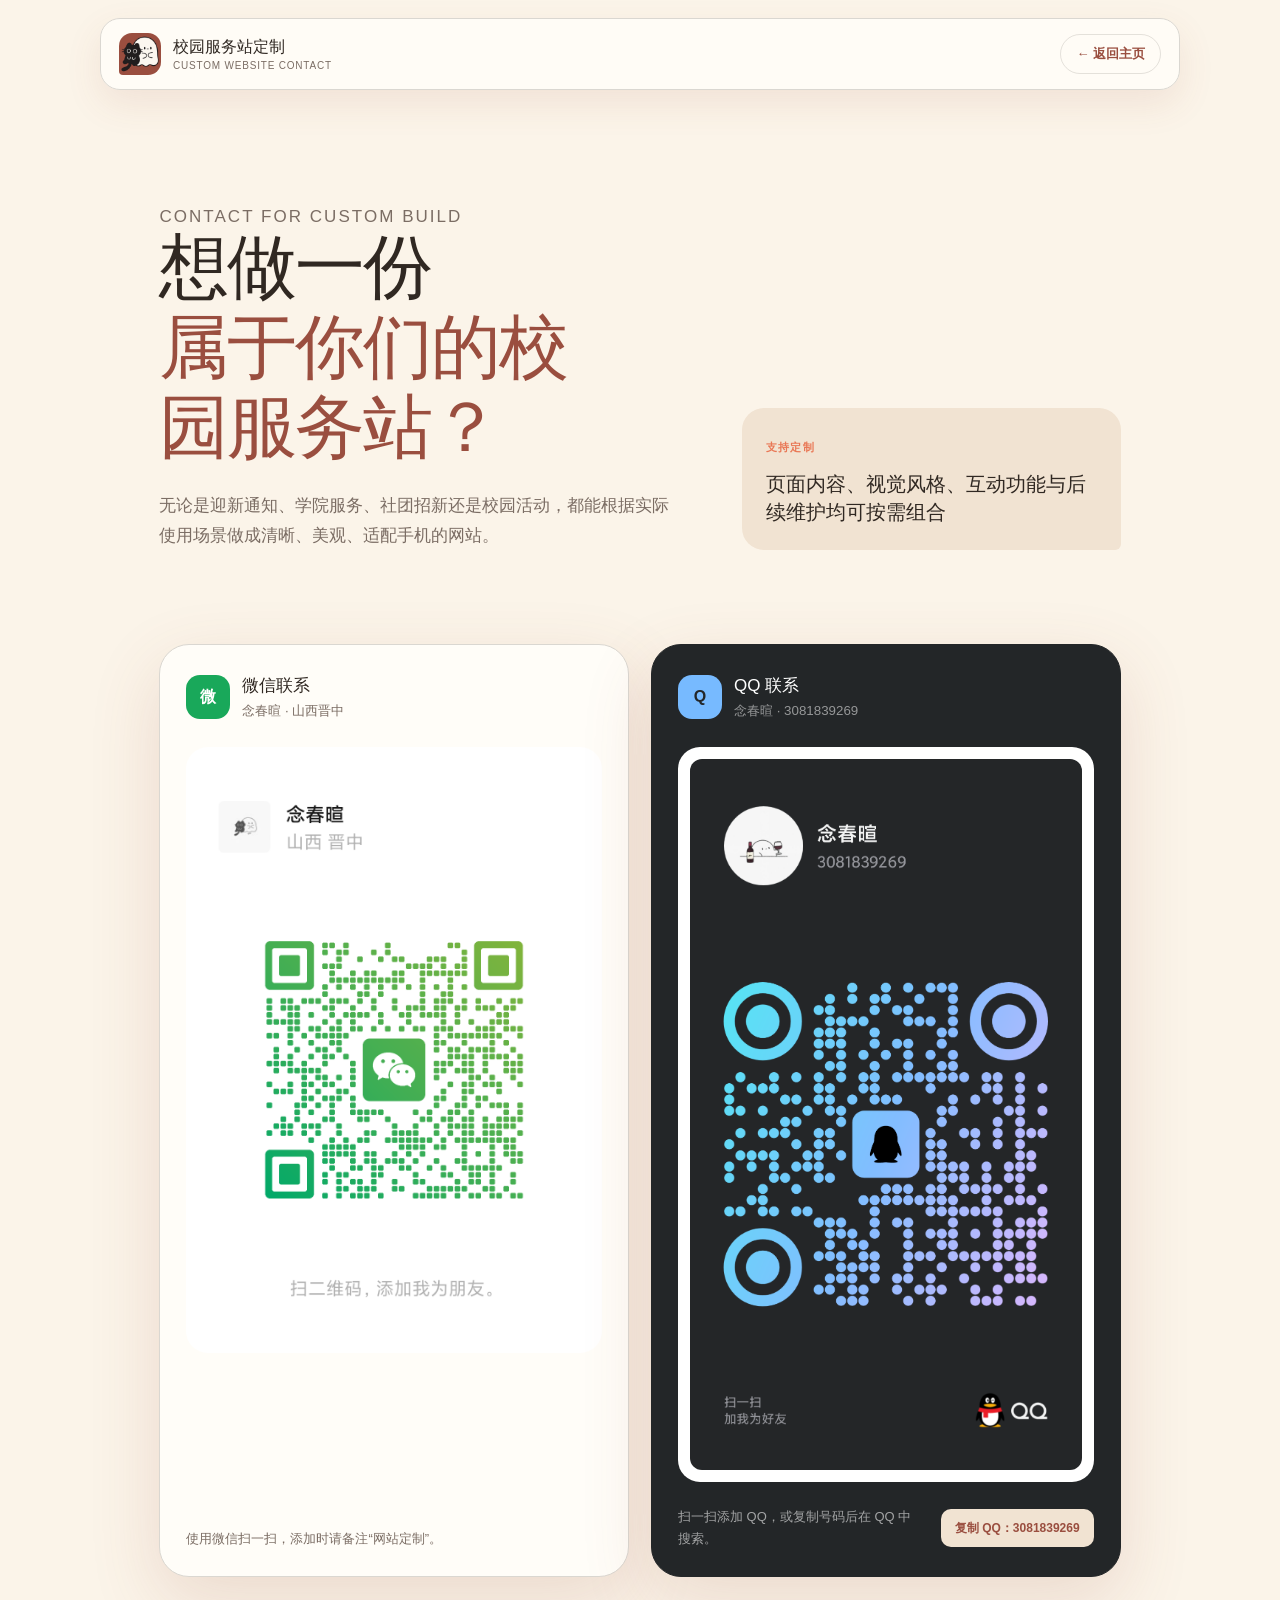
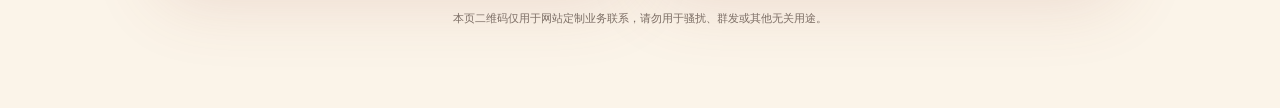
==== commit 350d63a1: "refactor: rewrite public copy for customers" ====
--- a/contact.html
+++ b/contact.html
@@ -5,11 +5,11 @@
     <meta name="viewport" content="width=device-width, initial-scale=1, viewport-fit=cover" />
     <meta name="theme-color" content="#9a4e3f" />
     <meta name="robots" content="noindex, nofollow" />
-    <meta name="description" content="校园服务网站制作方微信与 QQ 联系方式。" />
-    <title>联系制作方｜校园服务站定制</title>
+    <meta name="description" content="校园服务网站定制微信与 QQ 联系方式。" />
+    <title>联系作者定制｜校园服务站定制</title>
     <link rel="icon" href="assets/creator-logo.png" type="image/png" />
-    <link rel="stylesheet" href="styles.css" />
-    <script src="content.js" defer></script>
+    <link rel="stylesheet" href="styles.css?v=20260719-copy" />
+    <script src="content.js?v=20260719-copy" defer></script>
     <script src="contact.js" defer></script>
   </head>
   <body class="contact-page">
@@ -18,22 +18,22 @@
         <span class="brand-mark" data-brand-logo aria-hidden="true"></span>
         <span class="brand-copy">
           <strong>校园服务站定制</strong>
-          <small>Contact Creator</small>
+          <small>Custom Website Contact</small>
         </span>
       </a>
-      <a class="back-link" href="index.html">← 返回展示页</a>
+      <a class="back-link" href="index.html">← 返回主页</a>
     </header>
 
     <main class="contact-main">
       <section class="contact-hero">
         <div>
-          <p class="edition">CONTACT CREATOR</p>
+          <p class="edition">CONTACT FOR CUSTOM BUILD</p>
           <h1>想做一份<em>属于你们的校园服务站？</em></h1>
-          <p>准备学校、学院、社团或活动资料即可开始。先说明服务对象和上线时间，我会帮你把散乱信息整理成手机上真正好用的网站。</p>
+          <p>无论是迎新通知、学院服务、社团招新还是校园活动，都能根据实际使用场景做成清晰、美观、适配手机的网站。</p>
         </div>
         <aside class="contact-promise">
-          <span>开始前先确认</span>
-          <strong>用途、内容、风格、上线日期与后续更新需求</strong>
+          <span>支持定制</span>
+          <strong>页面内容、视觉风格、互动功能与后续维护均可按需组合</strong>
         </aside>
       </section>
 
@@ -70,17 +70,7 @@
         </article>
       </section>
 
-      <section class="contact-process">
-        <p class="edition">HOW IT WORKS</p>
-        <h2>从资料到上线，大致分三步</h2>
-        <p>正式开始前会先确认需求边界，避免信息不全时直接动工。</p>
-        <div class="contact-steps">
-          <div class="contact-step"><b>01</b><strong>整理需求</strong><p>确定受众、栏目、资料来源、视觉偏好和交付时间。</p></div>
-          <div class="contact-step"><b>02</b><strong>制作预览</strong><p>完成手机优先页面，本地检查后提供在线预览确认。</p></div>
-          <div class="contact-step"><b>03</b><strong>独立部署</strong><p>确认后部署到客户自己的仓库，并交付后续更新方法。</p></div>
-        </div>
-      </section>
-      <p class="contact-privacy">本页二维码由制作方主动公开用于业务联系，请勿用于骚扰、群发或其他无关用途。</p>
+      <p class="contact-privacy">本页二维码仅用于网站定制业务联系，请勿用于骚扰、群发或其他无关用途。</p>
     </main>
 
     <div class="toast" role="status" aria-live="polite" data-contact-toast></div>
--- a/styles.css
+++ b/styles.css
@@ -47,7 +47,7 @@
   --font-sans: "Campus PuHui", "PingFang SC", "Hiragino Sans GB", "Microsoft YaHei UI", "Microsoft YaHei", sans-serif;
 }
 
-* { box-sizing: border-box; }
+* { box-sizing: border-box; -webkit-tap-highlight-color: transparent; }
 html { max-width: 100%; scroll-behavior: smooth; scroll-padding-top: 92px; overflow-x: clip; }
 section[id] { scroll-margin-top: 96px; }
 body {
@@ -63,6 +63,7 @@
   transition: color .28s ease, background-color .28s ease;
 }
 button, input, textarea, select, a { font: inherit; }
+a, button, label, summary, [role="button"] { touch-action: manipulation; }
 a { color: inherit; text-decoration: none; }
 button { color: inherit; }
 img { max-width: 100%; }
@@ -289,7 +290,7 @@
 .quick-section { padding-top: 40px; }
 .quick-grid { display: grid; grid-template-columns: repeat(4, 1fr); gap: 14px; }
 .quick-card { min-height: 168px; padding: 22px; display: flex; flex-direction: column; position: relative; background: rgba(255,253,248,.68); border: 1px solid rgba(255,255,255,.85); border-radius: var(--radius-md); transition: transform .2s ease, background .2s ease; }
-.quick-card:hover { transform: translateY(-4px); background: var(--white); }
+.quick-card:hover { background: var(--white); }
 .quick-icon { width: 42px; height: 42px; display: grid; place-items: center; color: var(--brand); background: var(--soft); border-radius: 12px; font-weight: 900; }
 .quick-card div { margin-top: auto; display: grid; }
 .quick-card strong { font-size: 16px; }
@@ -336,7 +337,8 @@
 .week-section { padding-top: 72px; }
 .week-grid { display: grid; grid-template-columns: repeat(4, 1fr); gap: 14px; }
 .week-card { min-height: 270px; padding: 24px; display: flex; flex-direction: column; position: relative; background: var(--white); border: 1px solid color-mix(in srgb, var(--white) 82%, var(--ink)); border-radius: var(--radius-md); overflow: hidden; }
-.week-card::after { content: ""; width: 100px; height: 100px; position: absolute; right: -42px; bottom: -54px; border: 18px solid color-mix(in srgb, var(--accent) 11%, transparent); border-radius: 50%; }
+.week-card::after { content: ""; width: 122px; height: 122px; position: absolute; right: -24px; bottom: -30px; z-index: 0; pointer-events: none; background: url("assets/creator-logo-hd.png") center / contain no-repeat; opacity: .055; transform: rotate(-10deg); }
+.week-card > * { position: relative; z-index: 1; }
 .week-card-top { display: flex; align-items: center; justify-content: space-between; color: var(--accent); font-size: 11px; font-weight: 800; letter-spacing: .1em; }
 .week-card-top b { color: color-mix(in srgb, var(--ink) 18%, transparent); font-size: 28px; line-height: 1; }
 .week-card h3 { margin: 38px 0 10px; font-size: 20px; }
@@ -458,8 +460,8 @@
 .examples-section { padding-top: 112px; }
 .examples-heading { max-width: 760px; }
 .case-grid { display: grid; grid-template-columns: repeat(3, 1fr); gap: 18px; }
-.case-card { min-width: 0; padding: 14px 14px 24px; display: flex; flex-direction: column; color: var(--ink); background: var(--white); border: 1px solid color-mix(in srgb, var(--ink) 9%, transparent); border-radius: 28px; box-shadow: 0 14px 35px color-mix(in srgb, var(--brand) 7%, transparent); transition: transform .24s ease, box-shadow .24s ease; }
-.case-card:hover { transform: translateY(-7px); box-shadow: 0 24px 46px color-mix(in srgb, var(--brand) 13%, transparent); }
+.case-card { min-width: 0; padding: 14px 14px 24px; display: flex; flex-direction: column; color: var(--ink); background: var(--white); border: 1px solid color-mix(in srgb, var(--ink) 9%, transparent); border-radius: 28px; box-shadow: 0 14px 35px color-mix(in srgb, var(--brand) 7%, transparent); transform-origin: center; transition: transform .32s cubic-bezier(.2, .82, .24, 1), box-shadow .32s ease; }
+.case-card:hover { box-shadow: 0 24px 46px color-mix(in srgb, var(--brand) 13%, transparent); }
 .case-preview { height: 210px; padding: 12px; overflow: hidden; background: var(--case-bg, var(--soft)); border-radius: 19px; }
 .case-basic { --case-bg: #f7e4d0; --case-accent: #bd5c43; }
 .case-standard { --case-bg: #dfeee7; --case-accent: #24705c; }
@@ -486,7 +488,10 @@
 .examples-note { margin-top: 20px; padding: 22px 26px; display: grid; grid-template-columns: 110px 1fr; gap: 20px; background: var(--soft); border-radius: var(--radius-md); }
 .examples-note span { color: var(--brand); font-size: 12px; font-weight: 900; }
 .examples-note p { margin: 0; color: var(--muted); font-size: 12px; }
-.contact-strip { margin: 24px 0 90px; padding: 38px 5.5%; display: flex; align-items: center; justify-content: space-between; gap: 30px; color: white; background: var(--accent); border-radius: 10px 28px 28px 28px; }
+.contact-strip { margin: 24px 0 90px; padding: 38px 5.5%; display: flex; align-items: center; justify-content: space-between; gap: 30px; position: relative; color: white; background: var(--accent); border-radius: 10px 28px 28px 28px; box-shadow: 0 18px 42px color-mix(in srgb, var(--accent) 20%, transparent); overflow: hidden; transform-origin: center; transition: transform .42s cubic-bezier(.2, .82, .24, 1), box-shadow .42s ease; }
+.contact-strip::after { content: ""; width: 330px; height: 270px; position: absolute; right: 7%; top: 50%; z-index: 0; pointer-events: none; background: url("assets/creator-logo-hd.png") center / contain no-repeat; opacity: .1; transform: translateY(-50%) rotate(-42deg) scale(.92); transition: transform .52s cubic-bezier(.2, .82, .24, 1), opacity .35s ease; }
+.contact-strip > * { position: relative; z-index: 1; }
+.contact-strip:focus-within::after { opacity: .14; transform: translateY(-50%) rotate(0deg) scale(1.03); }
 .contact-strip span { color: rgba(255,255,255,.72); font-size: 12px; font-weight: 800; }
 .contact-strip h2 { margin-top: 5px; font-size: clamp(24px, 3vw, 36px); }
 .light-button { color: var(--ink); background: var(--white); box-shadow: none; white-space: nowrap; }
@@ -495,6 +500,13 @@
 .footer-brand .brand-mark { width: 36px; height: 36px; font-size: 13px; }
 .footer-brand > div { display: grid; line-height: 1.2; }
 footer > p { color: var(--muted); font-size: 11px; }
+
+@media (hover: hover) and (pointer: fine) {
+  .quick-card.reveal:hover { transform: translateY(-4px) scale(1.025); }
+  .case-card.reveal:hover { transform: translateY(-7px) scale(1.035); }
+  .contact-strip.reveal:hover { transform: scale(1.05); box-shadow: 0 28px 58px color-mix(in srgb, var(--accent) 28%, transparent); }
+  .contact-strip:hover::after { opacity: .15; transform: translateY(-50%) rotate(0deg) scale(1.06); }
+}
 
 .contact-page { min-height: 100vh; background: var(--paper); }
 .contact-header { width: min(calc(100% - 40px), 1080px); margin: 18px auto 0; padding: 14px 18px; display: flex; align-items: center; justify-content: space-between; position: sticky; top: 12px; z-index: 20; background: color-mix(in srgb, var(--white) 90%, transparent); border: 1px solid color-mix(in srgb, var(--white) 82%, var(--ink)); border-radius: 20px; box-shadow: 0 14px 36px color-mix(in srgb, var(--brand) 10%, transparent); backdrop-filter: blur(18px); }
@@ -524,14 +536,6 @@
 .contact-method-foot p { margin: 0; color: var(--muted); font-size: 13px; }
 .contact-method.dark .contact-method-foot p { color: rgba(255,255,255,.58); }
 .copy-contact { padding: 9px 14px; cursor: pointer; color: var(--brand); background: var(--soft); border: 0; border-radius: 10px; font-size: 12px; font-weight: 800; white-space: nowrap; }
-.contact-process { margin: 0 5.5% 80px; padding: 46px; color: white; background: var(--brand); border-radius: 34px 34px 8px 34px; }
-.contact-process h2 { margin: 0; font-size: clamp(28px, 4vw, 42px); }
-.contact-process > p { margin: 10px 0 0; color: rgba(255,255,255,.62); }
-.contact-steps { margin-top: 34px; display: grid; grid-template-columns: repeat(3, 1fr); gap: 20px; }
-.contact-step { padding-top: 20px; border-top: 1px solid rgba(255,255,255,.2); }
-.contact-step b { color: var(--accent); font-size: 12px; }
-.contact-step strong { display: block; margin-top: 9px; }
-.contact-step p { margin: 7px 0 0; color: rgba(255,255,255,.58); font-size: 12px; }
 .contact-privacy { margin: -48px 5.5% 80px; color: var(--muted); font-size: 11px; text-align: center; }
 .mobile-dock { display: none; }
 .toast { max-width: calc(100vw - 40px); padding: 11px 17px; position: fixed; left: 50%; bottom: 30px; z-index: 60; color: white; background: rgba(23,32,31,.92); border-radius: 999px; font-size: 13px; opacity: 0; transform: translate(-50%, 16px); pointer-events: none; transition: .2s ease; }
@@ -746,8 +750,6 @@
   .contact-qr { margin: 18px 0; padding: 8px; }
   .contact-method-foot { align-items: flex-start; flex-direction: column; }
   .copy-contact { width: 100%; }
-  .contact-process { margin: 0 10px 60px; padding: 28px 22px; border-radius: 26px 26px 7px 26px; }
-  .contact-steps { grid-template-columns: 1fr; }
   .contact-privacy { margin: -32px 10px 60px; }
   .custom-prompt-card { --prompt-radius: 24px 24px 8px 24px; min-height: 320px; padding: 32px 22px 22px; }
   .custom-prompt-logo { width: 100px; height: 100px; }
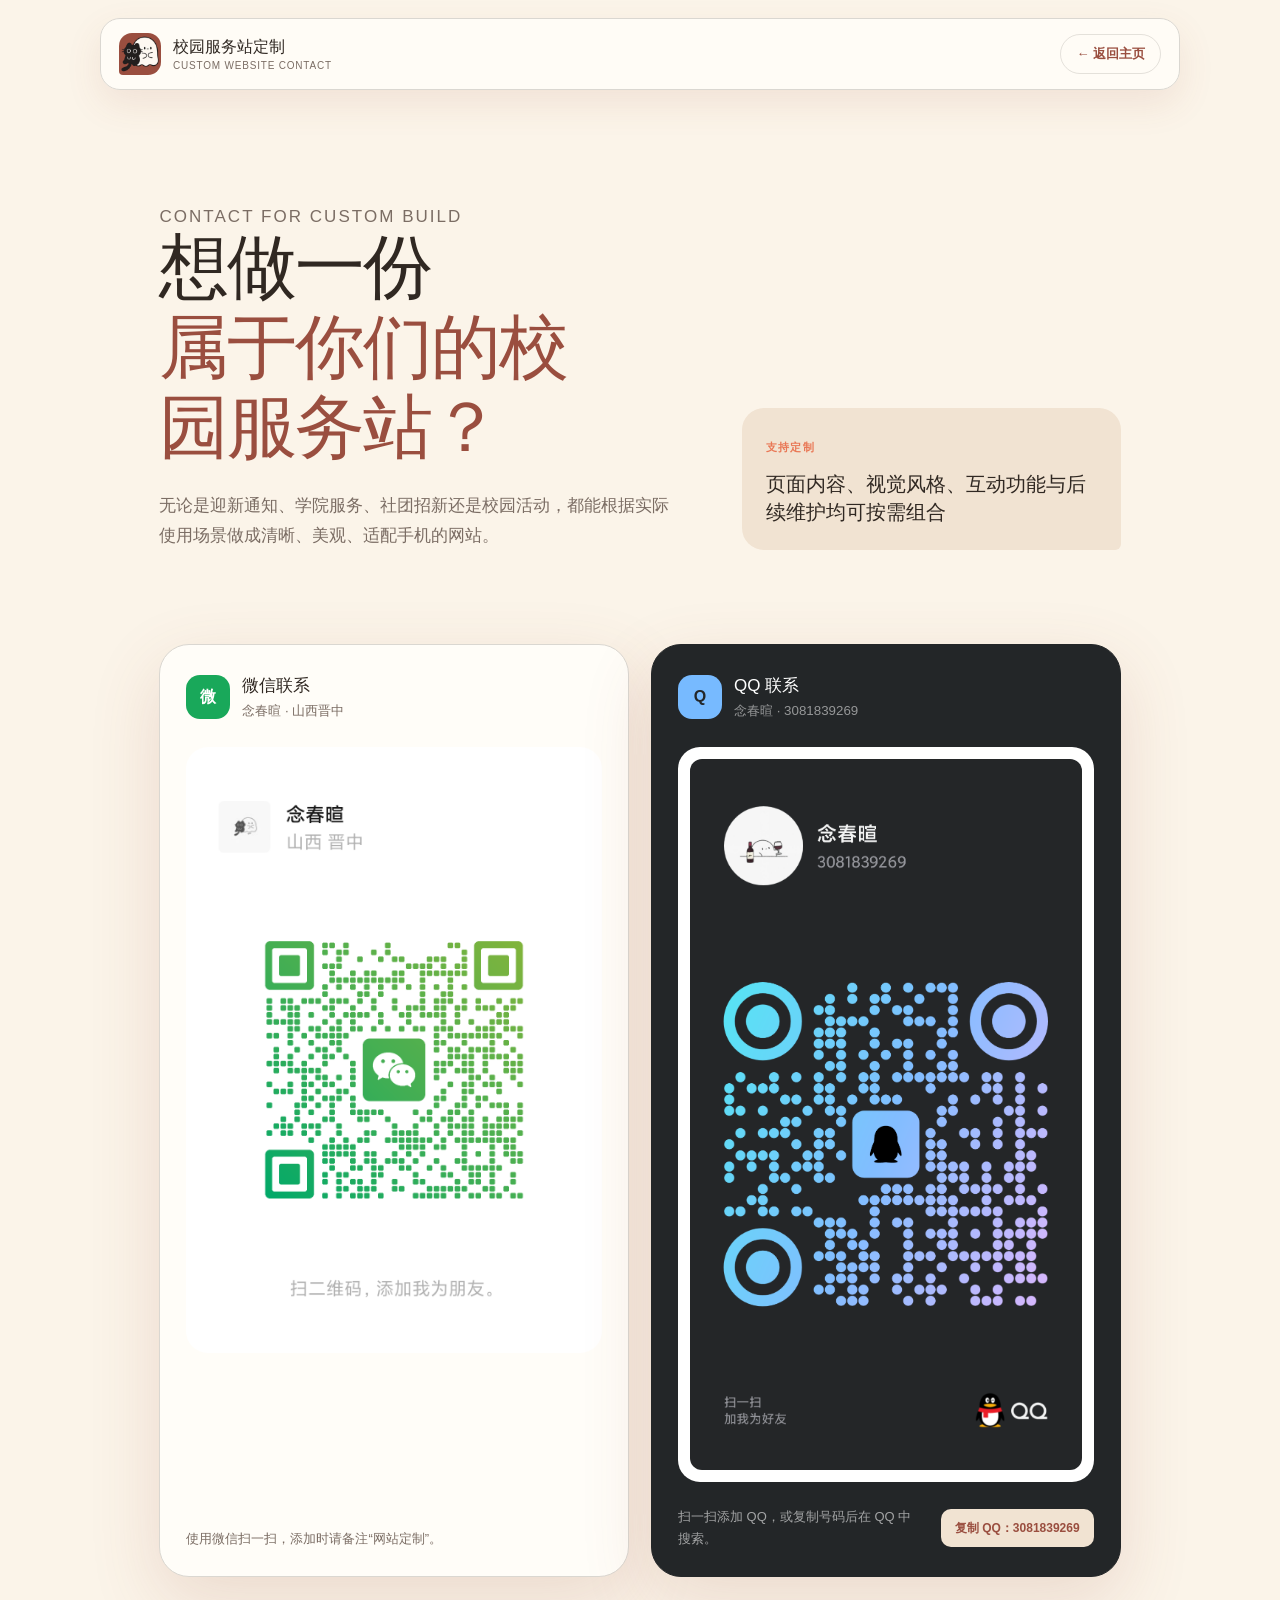
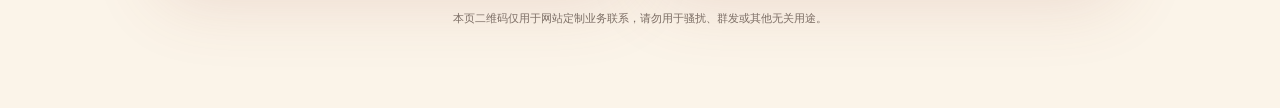
==== commit 85c31457: "perf: optimize first-load image assets" ====
--- a/contact.html
+++ b/contact.html
@@ -7,10 +7,10 @@
     <meta name="robots" content="noindex, nofollow" />
     <meta name="description" content="校园服务网站定制微信与 QQ 联系方式。" />
     <title>联系作者定制｜校园服务站定制</title>
-    <link rel="icon" href="assets/creator-logo.png" type="image/png" />
-    <link rel="stylesheet" href="styles.css?v=20260719-copy" />
-    <script src="content.js?v=20260719-copy" defer></script>
-    <script src="contact.js" defer></script>
+    <link rel="icon" href="assets/creator-logo-favicon.png" type="image/png" />
+    <link rel="stylesheet" href="styles.css?v=20260719-lite" />
+    <script src="content.js?v=20260719-lite" defer></script>
+    <script src="contact.js?v=20260719-lite" defer></script>
   </head>
   <body class="contact-page">
     <header class="contact-header">
--- a/styles.css
+++ b/styles.css
@@ -113,7 +113,7 @@
   width: 100%;
   height: 100%;
   display: block;
-  background: var(--brand-logo-image, url("assets/creator-logo.png")) center / contain no-repeat;
+  background: var(--brand-logo-image, url("assets/creator-logo.webp")) center / contain no-repeat;
   pointer-events: none;
 }
 .brand-copy { display: grid; line-height: 1.2; }
@@ -155,7 +155,7 @@
   height: 88px;
   left: -2px;
   z-index: 2;
-  background-image: url("assets/mascot-cat.png");
+  background-image: url("assets/mascot-cat.webp");
   animation: mascot-cat-peek 3s ease-in-out infinite;
 }
 .mascot-piece-ghost {
@@ -164,7 +164,7 @@
   right: -2px;
   bottom: 2px;
   z-index: 1;
-  background-image: url("assets/mascot-ghost.png");
+  background-image: url("assets/mascot-ghost.webp");
   animation: mascot-ghost-float 3.4s ease-in-out infinite -.45s;
 }
 .header-mascot.is-hiding { opacity: 0; pointer-events: none; transform: translate(-50%, -70px) scale(.72); }
@@ -203,7 +203,7 @@
   right: -165px;
   top: -155px;
   z-index: 0;
-  background: url("assets/creator-logo-hd.png") center / contain no-repeat;
+  background: url("assets/creator-logo-hd.webp") center / contain no-repeat;
   opacity: .055;
 }
 .hero::after { display: none; }
@@ -337,7 +337,7 @@
 .week-section { padding-top: 72px; }
 .week-grid { display: grid; grid-template-columns: repeat(4, 1fr); gap: 14px; }
 .week-card { min-height: 270px; padding: 24px; display: flex; flex-direction: column; position: relative; background: var(--white); border: 1px solid color-mix(in srgb, var(--white) 82%, var(--ink)); border-radius: var(--radius-md); overflow: hidden; }
-.week-card::after { content: ""; width: 122px; height: 122px; position: absolute; right: -24px; bottom: -30px; z-index: 0; pointer-events: none; background: url("assets/creator-logo-hd.png") center / contain no-repeat; opacity: .055; transform: rotate(-10deg); }
+.week-card::after { content: ""; width: 122px; height: 122px; position: absolute; right: -24px; bottom: -30px; z-index: 0; pointer-events: none; background: url("assets/creator-logo-hd.webp") center / contain no-repeat; opacity: .055; transform: rotate(-10deg); }
 .week-card > * { position: relative; z-index: 1; }
 .week-card-top { display: flex; align-items: center; justify-content: space-between; color: var(--accent); font-size: 11px; font-weight: 800; letter-spacing: .1em; }
 .week-card-top b { color: color-mix(in srgb, var(--ink) 18%, transparent); font-size: 28px; line-height: 1; }
@@ -489,7 +489,7 @@
 .examples-note span { color: var(--brand); font-size: 12px; font-weight: 900; }
 .examples-note p { margin: 0; color: var(--muted); font-size: 12px; }
 .contact-strip { margin: 24px 0 90px; padding: 38px 5.5%; display: flex; align-items: center; justify-content: space-between; gap: 30px; position: relative; color: white; background: var(--accent); border-radius: 10px 28px 28px 28px; box-shadow: 0 18px 42px color-mix(in srgb, var(--accent) 20%, transparent); overflow: hidden; transform-origin: center; transition: transform .42s cubic-bezier(.2, .82, .24, 1), box-shadow .42s ease; }
-.contact-strip::after { content: ""; width: 330px; height: 270px; position: absolute; right: 7%; top: 50%; z-index: 0; pointer-events: none; background: url("assets/creator-logo-hd.png") center / contain no-repeat; opacity: .1; transform: translateY(-50%) rotate(-42deg) scale(.92); transition: transform .52s cubic-bezier(.2, .82, .24, 1), opacity .35s ease; }
+.contact-strip::after { content: ""; width: 330px; height: 270px; position: absolute; right: 7%; top: 50%; z-index: 0; pointer-events: none; background: url("assets/creator-logo-hd.webp") center / contain no-repeat; opacity: .1; transform: translateY(-50%) rotate(-42deg) scale(.92); transition: transform .52s cubic-bezier(.2, .82, .24, 1), opacity .35s ease; }
 .contact-strip > * { position: relative; z-index: 1; }
 .contact-strip:focus-within::after { opacity: .14; transform: translateY(-50%) rotate(0deg) scale(1.03); }
 .contact-strip span { color: rgba(255,255,255,.72); font-size: 12px; font-weight: 800; }
@@ -592,7 +592,7 @@
   height: 118px;
   display: block;
   flex: 0 0 auto;
-  background: url("assets/creator-logo-hd.png") center / contain no-repeat;
+  background: url("assets/creator-logo-hd.webp") center / contain no-repeat;
   -webkit-user-drag: none;
   user-select: none;
 }
@@ -666,7 +666,13 @@
   .brand-copy strong { max-width: 135px; overflow: hidden; text-overflow: ellipsis; white-space: nowrap; }
   .ghost-button { padding: 8px 13px; }
   .hero { min-height: auto; padding: 68px 10px 65px; gap: 48px; }
-  .hero::before { width: 300px; height: 300px; right: -125px; top: -72px; opacity: .05; }
+  .hero::before {
+    width: clamp(248px, 72vw, 300px);
+    height: clamp(248px, 72vw, 300px);
+    right: clamp(18px, 6vw, 30px);
+    top: -58px;
+    opacity: .05;
+  }
   .theme-picker { margin-bottom: -18px; position: relative; left: auto; top: auto; display: flex; align-items: center; justify-content: space-between; gap: 14px; }
   .theme-picker > span { writing-mode: horizontal-tb; white-space: nowrap; }
   .theme-picker [data-theme-picker] { width: 100%; display: flex; justify-content: space-between; gap: 8px; }
